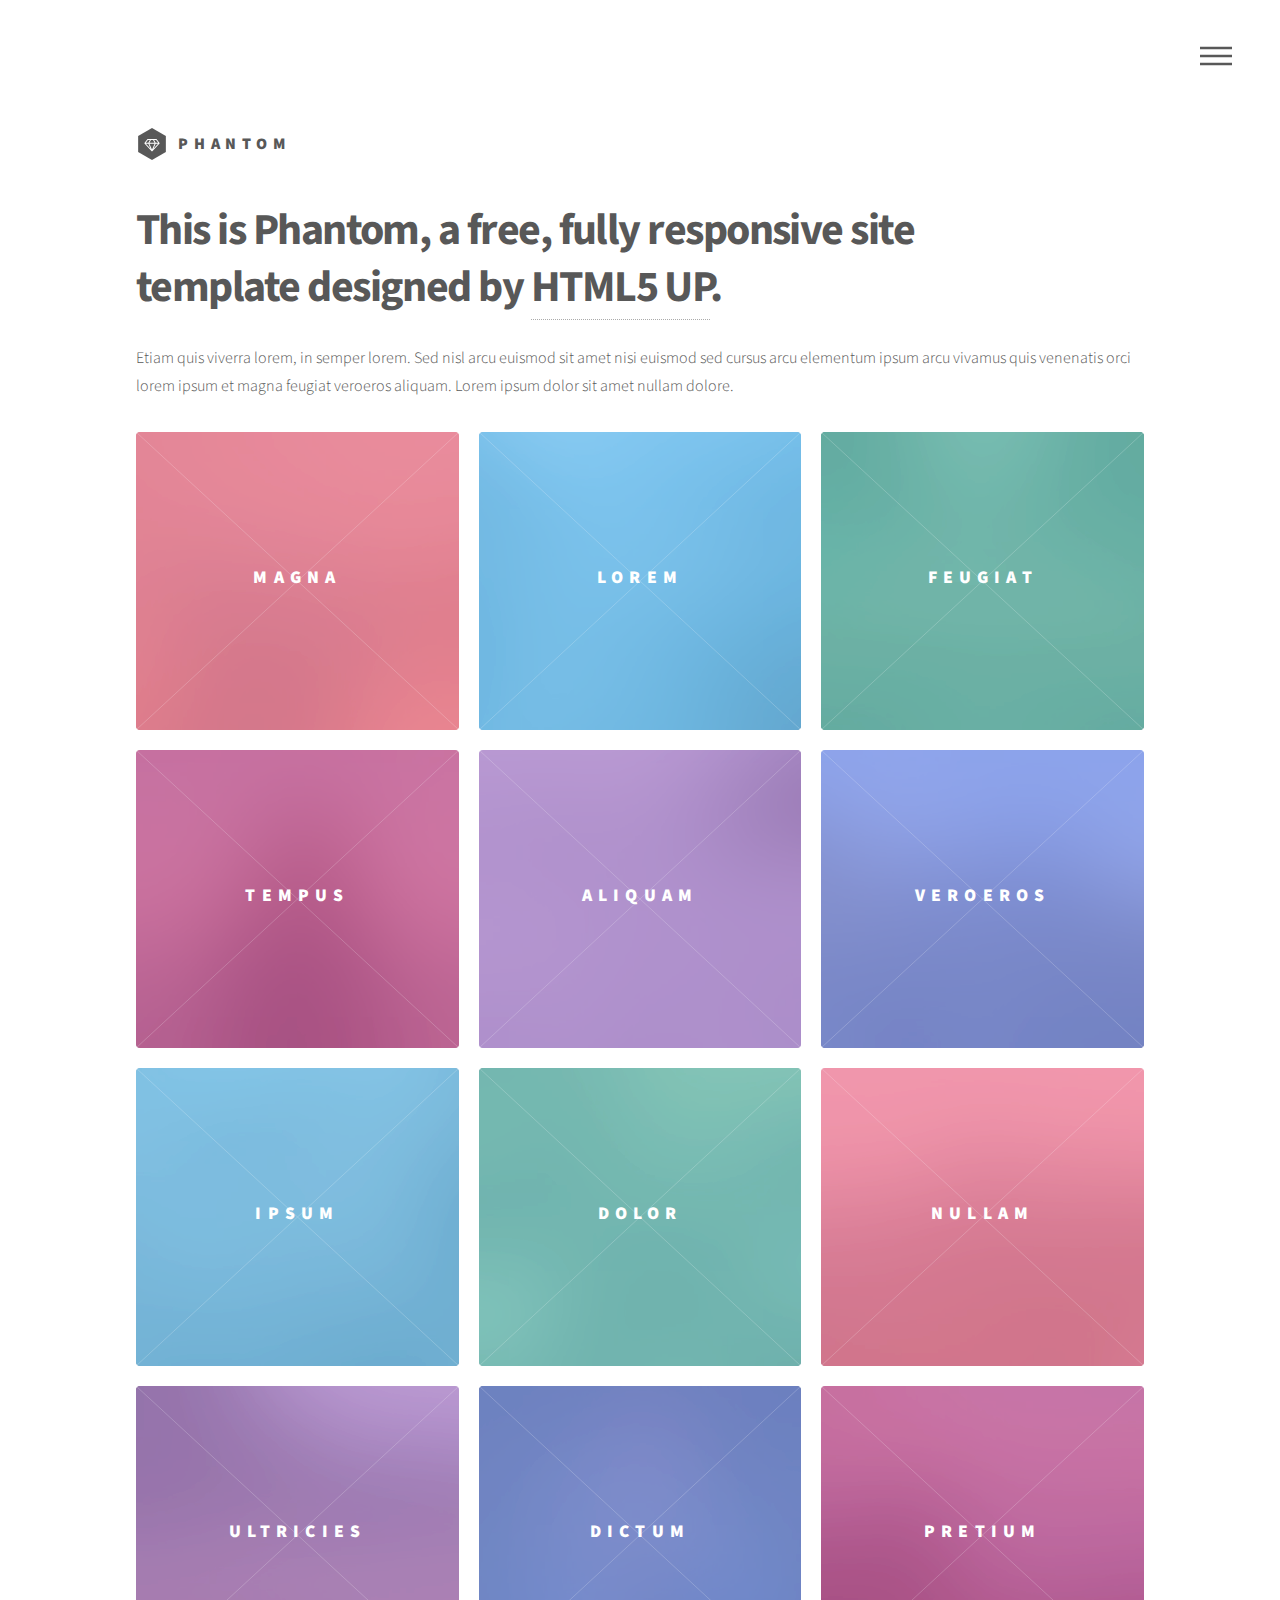
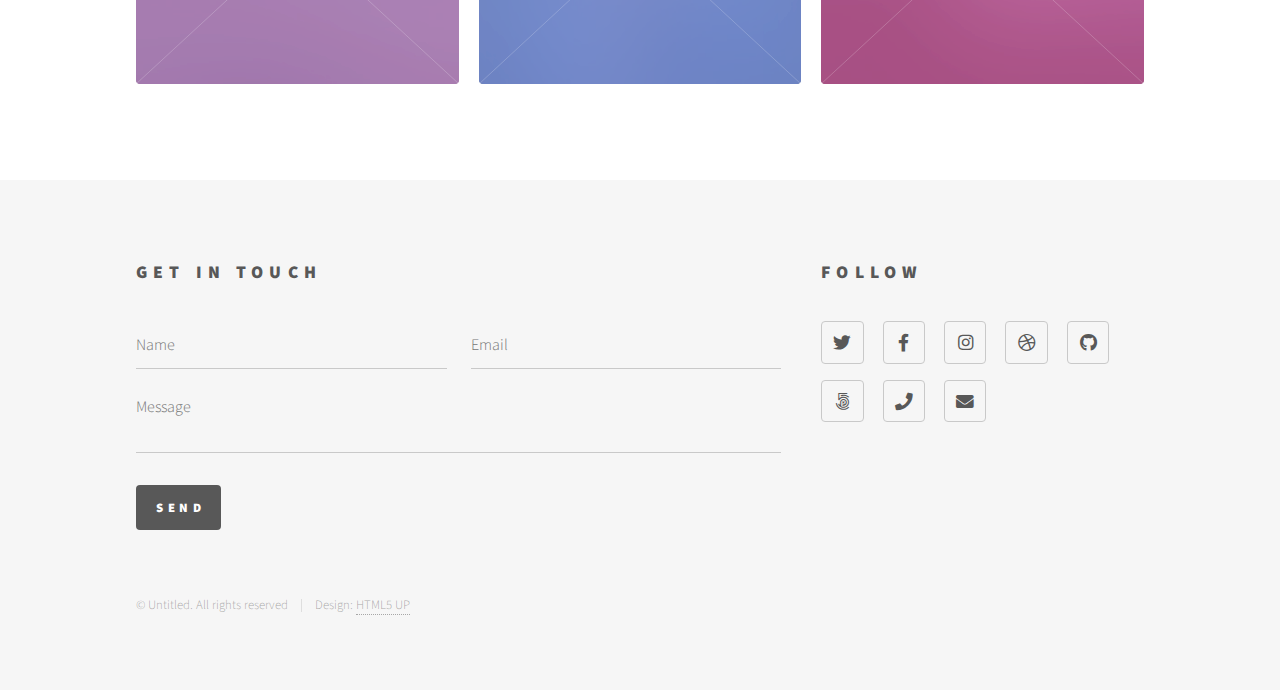
==== index.html @ 1a6b2e4f "Initial commit" ====
<!DOCTYPE HTML>
<!--
	Phantom by HTML5 UP
	html5up.net | @ajlkn
	Free for personal and commercial use under the CCA 3.0 license (html5up.net/license)
-->
<html>
	<head>
		<title>Phantom by HTML5 UP</title>
		<meta charset="utf-8" />
		<meta name="viewport" content="width=device-width, initial-scale=1, user-scalable=no" />
		<link rel="stylesheet" href="assets/css/main.css" />
		<noscript><link rel="stylesheet" href="assets/css/noscript.css" /></noscript>
	</head>
	<body class="is-preload">
		<!-- Wrapper -->
			<div id="wrapper">

				<!-- Header -->
					<header id="header">
						<div class="inner">

							<!-- Logo -->
								<a href="index.html" class="logo">
									<span class="symbol"><img src="images/logo.svg" alt="" /></span><span class="title">Phantom</span>
								</a>

							<!-- Nav -->
								<nav>
									<ul>
										<li><a href="#menu">Menu</a></li>
									</ul>
								</nav>

						</div>
					</header>

				<!-- Menu -->
					<nav id="menu">
						<h2>Menu</h2>
						<ul>
							<li><a href="index.html">Home</a></li>
							<li><a href="generic.html">Ipsum veroeros</a></li>
							<li><a href="generic.html">Tempus etiam</a></li>
							<li><a href="generic.html">Consequat dolor</a></li>
							<li><a href="elements.html">Elements</a></li>
						</ul>
					</nav>

				<!-- Main -->
					<div id="main">
						<div class="inner">
							<header>
								<h1>This is Phantom, a free, fully responsive site<br />
								template designed by <a href="http://html5up.net">HTML5 UP</a>.</h1>
								<p>Etiam quis viverra lorem, in semper lorem. Sed nisl arcu euismod sit amet nisi euismod sed cursus arcu elementum ipsum arcu vivamus quis venenatis orci lorem ipsum et magna feugiat veroeros aliquam. Lorem ipsum dolor sit amet nullam dolore.</p>
							</header>
							<section class="tiles">
								<article class="style1">
									<span class="image">
										<img src="images/pic01.jpg" alt="" />
									</span>
									<a href="generic.html">
										<h2>Magna</h2>
										<div class="content">
											<p>Sed nisl arcu euismod sit amet nisi lorem etiam dolor veroeros et feugiat.</p>
										</div>
									</a>
								</article>
								<article class="style2">
									<span class="image">
										<img src="images/pic02.jpg" alt="" />
									</span>
									<a href="generic.html">
										<h2>Lorem</h2>
										<div class="content">
											<p>Sed nisl arcu euismod sit amet nisi lorem etiam dolor veroeros et feugiat.</p>
										</div>
									</a>
								</article>
								<article class="style3">
									<span class="image">
										<img src="images/pic03.jpg" alt="" />
									</span>
									<a href="generic.html">
										<h2>Feugiat</h2>
										<div class="content">
											<p>Sed nisl arcu euismod sit amet nisi lorem etiam dolor veroeros et feugiat.</p>
										</div>
									</a>
								</article>
								<article class="style4">
									<span class="image">
										<img src="images/pic04.jpg" alt="" />
									</span>
									<a href="generic.html">
										<h2>Tempus</h2>
										<div class="content">
											<p>Sed nisl arcu euismod sit amet nisi lorem etiam dolor veroeros et feugiat.</p>
										</div>
									</a>
								</article>
								<article class="style5">
									<span class="image">
										<img src="images/pic05.jpg" alt="" />
									</span>
									<a href="generic.html">
										<h2>Aliquam</h2>
										<div class="content">
											<p>Sed nisl arcu euismod sit amet nisi lorem etiam dolor veroeros et feugiat.</p>
										</div>
									</a>
								</article>
								<article class="style6">
									<span class="image">
										<img src="images/pic06.jpg" alt="" />
									</span>
									<a href="generic.html">
										<h2>Veroeros</h2>
										<div class="content">
											<p>Sed nisl arcu euismod sit amet nisi lorem etiam dolor veroeros et feugiat.</p>
										</div>
									</a>
								</article>
								<article class="style2">
									<span class="image">
										<img src="images/pic07.jpg" alt="" />
									</span>
									<a href="generic.html">
										<h2>Ipsum</h2>
										<div class="content">
											<p>Sed nisl arcu euismod sit amet nisi lorem etiam dolor veroeros et feugiat.</p>
										</div>
									</a>
								</article>
								<article class="style3">
									<span class="image">
										<img src="images/pic08.jpg" alt="" />
									</span>
									<a href="generic.html">
										<h2>Dolor</h2>
										<div class="content">
											<p>Sed nisl arcu euismod sit amet nisi lorem etiam dolor veroeros et feugiat.</p>
										</div>
									</a>
								</article>
								<article class="style1">
									<span class="image">
										<img src="images/pic09.jpg" alt="" />
									</span>
									<a href="generic.html">
										<h2>Nullam</h2>
										<div class="content">
											<p>Sed nisl arcu euismod sit amet nisi lorem etiam dolor veroeros et feugiat.</p>
										</div>
									</a>
								</article>
								<article class="style5">
									<span class="image">
										<img src="images/pic10.jpg" alt="" />
									</span>
									<a href="generic.html">
										<h2>Ultricies</h2>
										<div class="content">
											<p>Sed nisl arcu euismod sit amet nisi lorem etiam dolor veroeros et feugiat.</p>
										</div>
									</a>
								</article>
								<article class="style6">
									<span class="image">
										<img src="images/pic11.jpg" alt="" />
									</span>
									<a href="generic.html">
										<h2>Dictum</h2>
										<div class="content">
											<p>Sed nisl arcu euismod sit amet nisi lorem etiam dolor veroeros et feugiat.</p>
										</div>
									</a>
								</article>
								<article class="style4">
									<span class="image">
										<img src="images/pic12.jpg" alt="" />
									</span>
									<a href="generic.html">
										<h2>Pretium</h2>
										<div class="content">
											<p>Sed nisl arcu euismod sit amet nisi lorem etiam dolor veroeros et feugiat.</p>
										</div>
									</a>
								</article>
							</section>
						</div>
					</div>

				<!-- Footer -->
					<footer id="footer">
						<div class="inner">
							<section>
								<h2>Get in touch</h2>
								<form method="post" action="#">
									<div class="fields">
										<div class="field half">
											<input type="text" name="name" id="name" placeholder="Name" />
										</div>
										<div class="field half">
											<input type="email" name="email" id="email" placeholder="Email" />
										</div>
										<div class="field">
											<textarea name="message" id="message" placeholder="Message"></textarea>
										</div>
									</div>
									<ul class="actions">
										<li><input type="submit" value="Send" class="primary" /></li>
									</ul>
								</form>
							</section>
							<section>
								<h2>Follow</h2>
								<ul class="icons">
									<li><a href="#" class="icon brands style2 fa-twitter"><span class="label">Twitter</span></a></li>
									<li><a href="#" class="icon brands style2 fa-facebook-f"><span class="label">Facebook</span></a></li>
									<li><a href="#" class="icon brands style2 fa-instagram"><span class="label">Instagram</span></a></li>
									<li><a href="#" class="icon brands style2 fa-dribbble"><span class="label">Dribbble</span></a></li>
									<li><a href="#" class="icon brands style2 fa-github"><span class="label">GitHub</span></a></li>
									<li><a href="#" class="icon brands style2 fa-500px"><span class="label">500px</span></a></li>
									<li><a href="#" class="icon solid style2 fa-phone"><span class="label">Phone</span></a></li>
									<li><a href="#" class="icon solid style2 fa-envelope"><span class="label">Email</span></a></li>
								</ul>
							</section>
							<ul class="copyright">
								<li>&copy; Untitled. All rights reserved</li><li>Design: <a href="http://html5up.net">HTML5 UP</a></li>
							</ul>
						</div>
					</footer>

			</div>

		<!-- Scripts -->
			<script src="assets/js/jquery.min.js"></script>
			<script src="assets/js/browser.min.js"></script>
			<script src="assets/js/breakpoints.min.js"></script>
			<script src="assets/js/util.js"></script>
			<script src="assets/js/main.js"></script>

	</body>
</html>
---- assets/css/main.css ----
@import url(fontawesome-all.min.css);
@import url("https://fonts.googleapis.com/css?family=Source+Sans+Pro:300,700,900");

/*
	Phantom by HTML5 UP
	html5up.net | @ajlkn
	Free for personal and commercial use under the CCA 3.0 license (html5up.net/license)
*/

html, body, div, span, applet, object,
iframe, h1, h2, h3, h4, h5, h6, p, blockquote,
pre, a, abbr, acronym, address, big, cite,
code, del, dfn, em, img, ins, kbd, q, s, samp,
small, strike, strong, sub, sup, tt, var, b,
u, i, center, dl, dt, dd, ol, ul, li, fieldset,
form, label, legend, table, caption, tbody,
tfoot, thead, tr, th, td, article, aside,
canvas, details, embed, figure, figcaption,
footer, header, hgroup, menu, nav, output, ruby,
section, summary, time, mark, audio, video {
	margin: 0;
	padding: 0;
	border: 0;
	font-size: 100%;
	font: inherit;
	vertical-align: baseline;}

article, aside, details, figcaption, figure,
footer, header, hgroup, menu, nav, section {
	display: block;}

body {
	line-height: 1;
}

ol, ul {
	list-style: none;
}

blockquote, q {
	quotes: none;
}

	blockquote:before, blockquote:after, q:before, q:after {
		content: '';
		content: none;
	}

table {
	border-collapse: collapse;
	border-spacing: 0;
}

body {
	-webkit-text-size-adjust: none;
}

mark {
	background-color: transparent;
	color: inherit;
}

input::-moz-focus-inner {
	border: 0;
	padding: 0;
}

input, select, textarea {
	-moz-appearance: none;
	-webkit-appearance: none;
	-ms-appearance: none;
	appearance: none;
}

/* Basic */

	@-ms-viewport {
		width: device-width;
	}

	body {
		-ms-overflow-style: scrollbar;
	}

	@media screen and (max-width: 480px) {

		html, body {
			min-width: 320px;
		}

	}

	html {
		box-sizing: border-box;
	}

	*, *:before, *:after {
		box-sizing: inherit;
	}

	body {
		background: #ffffff;
	}

		body.is-preload *, body.is-preload *:before, body.is-preload *:after {
			-moz-animation: none !important;
			-webkit-animation: none !important;
			-ms-animation: none !important;
			animation: none !important;
			-moz-transition: none !important;
			-webkit-transition: none !important;
			-ms-transition: none !important;
			transition: none !important;
		}

/* Type */

	body, input, select, textarea {
		color: #585858;
		font-family: "Source Sans Pro", Helvetica, sans-serif;
		font-size: 16pt;
		font-weight: 300;
		line-height: 1.75;
	}

		@media screen and (max-width: 1680px) {

			body, input, select, textarea {
				font-size: 14pt;
			}

		}

		@media screen and (max-width: 1280px) {

			body, input, select, textarea {
				font-size: 12pt;
			}

		}

	a {
		-moz-transition: border-bottom-color 0.2s ease, color 0.2s ease;
		-webkit-transition: border-bottom-color 0.2s ease, color 0.2s ease;
		-ms-transition: border-bottom-color 0.2s ease, color 0.2s ease;
		transition: border-bottom-color 0.2s ease, color 0.2s ease;
		text-decoration: none;
		color: #585858;
		border-bottom: dotted 1px rgba(88, 88, 88, 0.5);
	}

		a:hover {
			border-bottom-color: transparent;
			color: #f2849e !important;
		}

	strong, b {
		font-weight: 900;
	}

	em, i {
		font-style: italic;
	}

	p {
		margin: 0 0 2em 0;
	}

	h1 {
		font-size: 2.75em;
		font-weight: 700;
		line-height: 1.3;
		margin: 0 0 1em 0;
		letter-spacing: -0.035em;
	}

		h1 a {
			color: inherit;
		}

		@media screen and (max-width: 736px) {

			h1 {
				font-size: 2em;
				margin: 0 0 1em 0;
			}

		}

		@media screen and (max-width: 360px) {

			h1 {
				font-size: 1.75em;
			}

		}

	h2, h3, h4, h5, h6 {
		font-weight: 900;
		line-height: 1.5;
		margin: 0 0 2em 0;
		text-transform: uppercase;
		letter-spacing: 0.35em;
	}

		h2 a, h3 a, h4 a, h5 a, h6 a {
			color: inherit;
		}

	h2 {
		font-size: 1.1em;
	}

	h3 {
		font-size: 1em;
	}

	h4 {
		font-size: 0.8em;
	}

	h5 {
		font-size: 0.8em;
	}

	h6 {
		font-size: 0.8em;
	}

	@media screen and (max-width: 980px) {

		h1 br, h2 br, h3 br, h4 br, h5 br, h6 br {
			display: none;
		}

	}

	@media screen and (max-width: 736px) {

		h2 {
			font-size: 1em;
		}

		h3 {
			font-size: 0.8em;
		}

	}

	sub {
		font-size: 0.8em;
		position: relative;
		top: 0.5em;
	}

	sup {
		font-size: 0.8em;
		position: relative;
		top: -0.5em;
	}

	blockquote {
		border-left: solid 4px #c9c9c9;
		font-style: italic;
		margin: 0 0 2em 0;
		padding: 0.5em 0 0.5em 2em;
	}

	code {
		background: rgba(144, 144, 144, 0.075);
		border-radius: 4px;
		border: solid 1px #c9c9c9;
		font-family: "Courier New", monospace;
		font-size: 0.9em;
		margin: 0 0.25em;
		padding: 0.25em 0.65em;
	}

	pre {
		-webkit-overflow-scrolling: touch;
		font-family: "Courier New", monospace;
		font-size: 0.9em;
		margin: 0 0 2em 0;
	}

		pre code {
			display: block;
			line-height: 1.75;
			padding: 1em 1.5em;
			overflow-x: auto;
		}

	hr {
		border: 0;
		border-bottom: solid 1px #c9c9c9;
		margin: 2em 0;
	}

		hr.major {
			margin: 3em 0;
		}

	.align-left {
		text-align: left;
	}

	.align-center {
		text-align: center;
	}

	.align-right {
		text-align: right;
	}

/* Row */

	.row {
		display: flex;
		flex-wrap: wrap;
		box-sizing: border-box;
		align-items: stretch;
	}

		.row > * {
			box-sizing: border-box;
		}

		.row.gtr-uniform > * > :last-child {
			margin-bottom: 0;
		}

		.row.aln-left {
			justify-content: flex-start;
		}

		.row.aln-center {
			justify-content: center;
		}

		.row.aln-right {
			justify-content: flex-end;
		}

		.row.aln-top {
			align-items: flex-start;
		}

		.row.aln-middle {
			align-items: center;
		}

		.row.aln-bottom {
			align-items: flex-end;
		}

		.row > .imp {
			order: -1;
		}

		.row > .col-1 {
			width: 8.33333%;
		}

		.row > .off-1 {
			margin-left: 8.33333%;
		}

		.row > .col-2 {
			width: 16.66667%;
		}

		.row > .off-2 {
			margin-left: 16.66667%;
		}

		.row > .col-3 {
			width: 25%;
		}

		.row > .off-3 {
			margin-left: 25%;
		}

		.row > .col-4 {
			width: 33.33333%;
		}

		.row > .off-4 {
			margin-left: 33.33333%;
		}

		.row > .col-5 {
			width: 41.66667%;
		}

		.row > .off-5 {
			margin-left: 41.66667%;
		}

		.row > .col-6 {
			width: 50%;
		}

		.row > .off-6 {
			margin-left: 50%;
		}

		.row > .col-7 {
			width: 58.33333%;
		}

		.row > .off-7 {
			margin-left: 58.33333%;
		}

		.row > .col-8 {
			width: 66.66667%;
		}

		.row > .off-8 {
			margin-left: 66.66667%;
		}

		.row > .col-9 {
			width: 75%;
		}

		.row > .off-9 {
			margin-left: 75%;
		}

		.row > .col-10 {
			width: 83.33333%;
		}

		.row > .off-10 {
			margin-left: 83.33333%;
		}

		.row > .col-11 {
			width: 91.66667%;
		}

		.row > .off-11 {
			margin-left: 91.66667%;
		}

		.row > .col-12 {
			width: 100%;
		}

		.row > .off-12 {
			margin-left: 100%;
		}

		.row.gtr-0 {
			margin-top: 0;
			margin-left: 0em;
		}

			.row.gtr-0 > * {
				padding: 0 0 0 0em;
			}

			.row.gtr-0.gtr-uniform {
				margin-top: 0em;
			}

				.row.gtr-0.gtr-uniform > * {
					padding-top: 0em;
				}

		.row.gtr-25 {
			margin-top: 0;
			margin-left: -0.5em;
		}

			.row.gtr-25 > * {
				padding: 0 0 0 0.5em;
			}

			.row.gtr-25.gtr-uniform {
				margin-top: -0.5em;
			}

				.row.gtr-25.gtr-uniform > * {
					padding-top: 0.5em;
				}

		.row.gtr-50 {
			margin-top: 0;
			margin-left: -1em;
		}

			.row.gtr-50 > * {
				padding: 0 0 0 1em;
			}

			.row.gtr-50.gtr-uniform {
				margin-top: -1em;
			}

				.row.gtr-50.gtr-uniform > * {
					padding-top: 1em;
				}

		.row {
			margin-top: 0;
			margin-left: -2em;
		}

			.row > * {
				padding: 0 0 0 2em;
			}

			.row.gtr-uniform {
				margin-top: -2em;
			}

				.row.gtr-uniform > * {
					padding-top: 2em;
				}

		.row.gtr-150 {
			margin-top: 0;
			margin-left: -3em;
		}

			.row.gtr-150 > * {
				padding: 0 0 0 3em;
			}

			.row.gtr-150.gtr-uniform {
				margin-top: -3em;
			}

				.row.gtr-150.gtr-uniform > * {
					padding-top: 3em;
				}

		.row.gtr-200 {
			margin-top: 0;
			margin-left: -4em;
		}

			.row.gtr-200 > * {
				padding: 0 0 0 4em;
			}

			.row.gtr-200.gtr-uniform {
				margin-top: -4em;
			}

				.row.gtr-200.gtr-uniform > * {
					padding-top: 4em;
				}

		@media screen and (max-width: 1680px) {

			.row {
				display: flex;
				flex-wrap: wrap;
				box-sizing: border-box;
				align-items: stretch;
			}

				.row > * {
					box-sizing: border-box;
				}

				.row.gtr-uniform > * > :last-child {
					margin-bottom: 0;
				}

				.row.aln-left {
					justify-content: flex-start;
				}

				.row.aln-center {
					justify-content: center;
				}

				.row.aln-right {
					justify-content: flex-end;
				}

				.row.aln-top {
					align-items: flex-start;
				}

				.row.aln-middle {
					align-items: center;
				}

				.row.aln-bottom {
					align-items: flex-end;
				}

				.row > .imp-xlarge {
					order: -1;
				}

				.row > .col-1-xlarge {
					width: 8.33333%;
				}

				.row > .off-1-xlarge {
					margin-left: 8.33333%;
				}

				.row > .col-2-xlarge {
					width: 16.66667%;
				}

				.row > .off-2-xlarge {
					margin-left: 16.66667%;
				}

				.row > .col-3-xlarge {
					width: 25%;
				}

				.row > .off-3-xlarge {
					margin-left: 25%;
				}

				.row > .col-4-xlarge {
					width: 33.33333%;
				}

				.row > .off-4-xlarge {
					margin-left: 33.33333%;
				}

				.row > .col-5-xlarge {
					width: 41.66667%;
				}

				.row > .off-5-xlarge {
					margin-left: 41.66667%;
				}

				.row > .col-6-xlarge {
					width: 50%;
				}

				.row > .off-6-xlarge {
					margin-left: 50%;
				}

				.row > .col-7-xlarge {
					width: 58.33333%;
				}

				.row > .off-7-xlarge {
					margin-left: 58.33333%;
				}

				.row > .col-8-xlarge {
					width: 66.66667%;
				}

				.row > .off-8-xlarge {
					margin-left: 66.66667%;
				}

				.row > .col-9-xlarge {
					width: 75%;
				}

				.row > .off-9-xlarge {
					margin-left: 75%;
				}

				.row > .col-10-xlarge {
					width: 83.33333%;
				}

				.row > .off-10-xlarge {
					margin-left: 83.33333%;
				}

				.row > .col-11-xlarge {
					width: 91.66667%;
				}

				.row > .off-11-xlarge {
					margin-left: 91.66667%;
				}

				.row > .col-12-xlarge {
					width: 100%;
				}

				.row > .off-12-xlarge {
					margin-left: 100%;
				}

				.row.gtr-0 {
					margin-top: 0;
					margin-left: 0em;
				}

					.row.gtr-0 > * {
						padding: 0 0 0 0em;
					}

					.row.gtr-0.gtr-uniform {
						margin-top: 0em;
					}

						.row.gtr-0.gtr-uniform > * {
							padding-top: 0em;
						}

				.row.gtr-25 {
					margin-top: 0;
					margin-left: -0.5em;
				}

					.row.gtr-25 > * {
						padding: 0 0 0 0.5em;
					}

					.row.gtr-25.gtr-uniform {
						margin-top: -0.5em;
					}

						.row.gtr-25.gtr-uniform > * {
							padding-top: 0.5em;
						}

				.row.gtr-50 {
					margin-top: 0;
					margin-left: -1em;
				}

					.row.gtr-50 > * {
						padding: 0 0 0 1em;
					}

					.row.gtr-50.gtr-uniform {
						margin-top: -1em;
					}

						.row.gtr-50.gtr-uniform > * {
							padding-top: 1em;
						}

				.row {
					margin-top: 0;
					margin-left: -2em;
				}

					.row > * {
						padding: 0 0 0 2em;
					}

					.row.gtr-uniform {
						margin-top: -2em;
					}

						.row.gtr-uniform > * {
							padding-top: 2em;
						}

				.row.gtr-150 {
					margin-top: 0;
					margin-left: -3em;
				}

					.row.gtr-150 > * {
						padding: 0 0 0 3em;
					}

					.row.gtr-150.gtr-uniform {
						margin-top: -3em;
					}

						.row.gtr-150.gtr-uniform > * {
							padding-top: 3em;
						}

				.row.gtr-200 {
					margin-top: 0;
					margin-left: -4em;
				}

					.row.gtr-200 > * {
						padding: 0 0 0 4em;
					}

					.row.gtr-200.gtr-uniform {
						margin-top: -4em;
					}

						.row.gtr-200.gtr-uniform > * {
							padding-top: 4em;
						}

		}

		@media screen and (max-width: 1280px) {

			.row {
				display: flex;
				flex-wrap: wrap;
				box-sizing: border-box;
				align-items: stretch;
			}

				.row > * {
					box-sizing: border-box;
				}

				.row.gtr-uniform > * > :last-child {
					margin-bottom: 0;
				}

				.row.aln-left {
					justify-content: flex-start;
				}

				.row.aln-center {
					justify-content: center;
				}

				.row.aln-right {
					justify-content: flex-end;
				}

				.row.aln-top {
					align-items: flex-start;
				}

				.row.aln-middle {
					align-items: center;
				}

				.row.aln-bottom {
					align-items: flex-end;
				}

				.row > .imp-large {
					order: -1;
				}

				.row > .col-1-large {
					width: 8.33333%;
				}

				.row > .off-1-large {
					margin-left: 8.33333%;
				}

				.row > .col-2-large {
					width: 16.66667%;
				}

				.row > .off-2-large {
					margin-left: 16.66667%;
				}

				.row > .col-3-large {
					width: 25%;
				}

				.row > .off-3-large {
					margin-left: 25%;
				}

				.row > .col-4-large {
					width: 33.33333%;
				}

				.row > .off-4-large {
					margin-left: 33.33333%;
				}

				.row > .col-5-large {
					width: 41.66667%;
				}

				.row > .off-5-large {
					margin-left: 41.66667%;
				}

				.row > .col-6-large {
					width: 50%;
				}

				.row > .off-6-large {
					margin-left: 50%;
				}

				.row > .col-7-large {
					width: 58.33333%;
				}

				.row > .off-7-large {
					margin-left: 58.33333%;
				}

				.row > .col-8-large {
					width: 66.66667%;
				}

				.row > .off-8-large {
					margin-left: 66.66667%;
				}

				.row > .col-9-large {
					width: 75%;
				}

				.row > .off-9-large {
					margin-left: 75%;
				}

				.row > .col-10-large {
					width: 83.33333%;
				}

				.row > .off-10-large {
					margin-left: 83.33333%;
				}

				.row > .col-11-large {
					width: 91.66667%;
				}

				.row > .off-11-large {
					margin-left: 91.66667%;
				}

				.row > .col-12-large {
					width: 100%;
				}

				.row > .off-12-large {
					margin-left: 100%;
				}

				.row.gtr-0 {
					margin-top: 0;
					margin-left: 0em;
				}

					.row.gtr-0 > * {
						padding: 0 0 0 0em;
					}

					.row.gtr-0.gtr-uniform {
						margin-top: 0em;
					}

						.row.gtr-0.gtr-uniform > * {
							padding-top: 0em;
						}

				.row.gtr-25 {
					margin-top: 0;
					margin-left: -0.5em;
				}

					.row.gtr-25 > * {
						padding: 0 0 0 0.5em;
					}

					.row.gtr-25.gtr-uniform {
						margin-top: -0.5em;
					}

						.row.gtr-25.gtr-uniform > * {
							padding-top: 0.5em;
						}

				.row.gtr-50 {
					margin-top: 0;
					margin-left: -1em;
				}

					.row.gtr-50 > * {
						padding: 0 0 0 1em;
					}

					.row.gtr-50.gtr-uniform {
						margin-top: -1em;
					}

						.row.gtr-50.gtr-uniform > * {
							padding-top: 1em;
						}

				.row {
					margin-top: 0;
					margin-left: -2em;
				}

					.row > * {
						padding: 0 0 0 2em;
					}

					.row.gtr-uniform {
						margin-top: -2em;
					}

						.row.gtr-uniform > * {
							padding-top: 2em;
						}

				.row.gtr-150 {
					margin-top: 0;
					margin-left: -3em;
				}

					.row.gtr-150 > * {
						padding: 0 0 0 3em;
					}

					.row.gtr-150.gtr-uniform {
						margin-top: -3em;
					}

						.row.gtr-150.gtr-uniform > * {
							padding-top: 3em;
						}

				.row.gtr-200 {
					margin-top: 0;
					margin-left: -4em;
				}

					.row.gtr-200 > * {
						padding: 0 0 0 4em;
					}

					.row.gtr-200.gtr-uniform {
						margin-top: -4em;
					}

						.row.gtr-200.gtr-uniform > * {
							padding-top: 4em;
						}

		}

		@media screen and (max-width: 980px) {

			.row {
				display: flex;
				flex-wrap: wrap;
				box-sizing: border-box;
				align-items: stretch;
			}

				.row > * {
					box-sizing: border-box;
				}

				.row.gtr-uniform > * > :last-child {
					margin-bottom: 0;
				}

				.row.aln-left {
					justify-content: flex-start;
				}

				.row.aln-center {
					justify-content: center;
				}

				.row.aln-right {
					justify-content: flex-end;
				}

				.row.aln-top {
					align-items: flex-start;
				}

				.row.aln-middle {
					align-items: center;
				}

				.row.aln-bottom {
					align-items: flex-end;
				}

				.row > .imp-medium {
					order: -1;
				}

				.row > .col-1-medium {
					width: 8.33333%;
				}

				.row > .off-1-medium {
					margin-left: 8.33333%;
				}

				.row > .col-2-medium {
					width: 16.66667%;
				}

				.row > .off-2-medium {
					margin-left: 16.66667%;
				}

				.row > .col-3-medium {
					width: 25%;
				}

				.row > .off-3-medium {
					margin-left: 25%;
				}

				.row > .col-4-medium {
					width: 33.33333%;
				}

				.row > .off-4-medium {
					margin-left: 33.33333%;
				}

				.row > .col-5-medium {
					width: 41.66667%;
				}

				.row > .off-5-medium {
					margin-left: 41.66667%;
				}

				.row > .col-6-medium {
					width: 50%;
				}

				.row > .off-6-medium {
					margin-left: 50%;
				}

				.row > .col-7-medium {
					width: 58.33333%;
				}

				.row > .off-7-medium {
					margin-left: 58.33333%;
				}

				.row > .col-8-medium {
					width: 66.66667%;
				}

				.row > .off-8-medium {
					margin-left: 66.66667%;
				}

				.row > .col-9-medium {
					width: 75%;
				}

				.row > .off-9-medium {
					margin-left: 75%;
				}

				.row > .col-10-medium {
					width: 83.33333%;
				}

				.row > .off-10-medium {
					margin-left: 83.33333%;
				}

				.row > .col-11-medium {
					width: 91.66667%;
				}

				.row > .off-11-medium {
					margin-left: 91.66667%;
				}

				.row > .col-12-medium {
					width: 100%;
				}

				.row > .off-12-medium {
					margin-left: 100%;
				}

				.row.gtr-0 {
					margin-top: 0;
					margin-left: 0em;
				}

					.row.gtr-0 > * {
						padding: 0 0 0 0em;
					}

					.row.gtr-0.gtr-uniform {
						margin-top: 0em;
					}

						.row.gtr-0.gtr-uniform > * {
							padding-top: 0em;
						}

				.row.gtr-25 {
					margin-top: 0;
					margin-left: -0.375em;
				}

					.row.gtr-25 > * {
						padding: 0 0 0 0.375em;
					}

					.row.gtr-25.gtr-uniform {
						margin-top: -0.375em;
					}

						.row.gtr-25.gtr-uniform > * {
							padding-top: 0.375em;
						}

				.row.gtr-50 {
					margin-top: 0;
					margin-left: -0.75em;
				}

					.row.gtr-50 > * {
						padding: 0 0 0 0.75em;
					}

					.row.gtr-50.gtr-uniform {
						margin-top: -0.75em;
					}

						.row.gtr-50.gtr-uniform > * {
							padding-top: 0.75em;
						}

				.row {
					margin-top: 0;
					margin-left: -1.5em;
				}

					.row > * {
						padding: 0 0 0 1.5em;
					}

					.row.gtr-uniform {
						margin-top: -1.5em;
					}

						.row.gtr-uniform > * {
							padding-top: 1.5em;
						}

				.row.gtr-150 {
					margin-top: 0;
					margin-left: -2.25em;
				}

					.row.gtr-150 > * {
						padding: 0 0 0 2.25em;
					}

					.row.gtr-150.gtr-uniform {
						margin-top: -2.25em;
					}

						.row.gtr-150.gtr-uniform > * {
							padding-top: 2.25em;
						}

				.row.gtr-200 {
					margin-top: 0;
					margin-left: -3em;
				}

					.row.gtr-200 > * {
						padding: 0 0 0 3em;
					}

					.row.gtr-200.gtr-uniform {
						margin-top: -3em;
					}

						.row.gtr-200.gtr-uniform > * {
							padding-top: 3em;
						}

		}

		@media screen and (max-width: 736px) {

			.row {
				display: flex;
				flex-wrap: wrap;
				box-sizing: border-box;
				align-items: stretch;
			}

				.row > * {
					box-sizing: border-box;
				}

				.row.gtr-uniform > * > :last-child {
					margin-bottom: 0;
				}

				.row.aln-left {
					justify-content: flex-start;
				}

				.row.aln-center {
					justify-content: center;
				}

				.row.aln-right {
					justify-content: flex-end;
				}

				.row.aln-top {
					align-items: flex-start;
				}

				.row.aln-middle {
					align-items: center;
				}

				.row.aln-bottom {
					align-items: flex-end;
				}

				.row > .imp-small {
					order: -1;
				}

				.row > .col-1-small {
					width: 8.33333%;
				}

				.row > .off-1-small {
					margin-left: 8.33333%;
				}

				.row > .col-2-small {
					width: 16.66667%;
				}

				.row > .off-2-small {
					margin-left: 16.66667%;
				}

				.row > .col-3-small {
					width: 25%;
				}

				.row > .off-3-small {
					margin-left: 25%;
				}

				.row > .col-4-small {
					width: 33.33333%;
				}

				.row > .off-4-small {
					margin-left: 33.33333%;
				}

				.row > .col-5-small {
					width: 41.66667%;
				}

				.row > .off-5-small {
					margin-left: 41.66667%;
				}

				.row > .col-6-small {
					width: 50%;
				}

				.row > .off-6-small {
					margin-left: 50%;
				}

				.row > .col-7-small {
					width: 58.33333%;
				}

				.row > .off-7-small {
					margin-left: 58.33333%;
				}

				.row > .col-8-small {
					width: 66.66667%;
				}

				.row > .off-8-small {
					margin-left: 66.66667%;
				}

				.row > .col-9-small {
					width: 75%;
				}

				.row > .off-9-small {
					margin-left: 75%;
				}

				.row > .col-10-small {
					width: 83.33333%;
				}

				.row > .off-10-small {
					margin-left: 83.33333%;
				}

				.row > .col-11-small {
					width: 91.66667%;
				}

				.row > .off-11-small {
					margin-left: 91.66667%;
				}

				.row > .col-12-small {
					width: 100%;
				}

				.row > .off-12-small {
					margin-left: 100%;
				}

				.row.gtr-0 {
					margin-top: 0;
					margin-left: 0em;
				}

					.row.gtr-0 > * {
						padding: 0 0 0 0em;
					}

					.row.gtr-0.gtr-uniform {
						margin-top: 0em;
					}

						.row.gtr-0.gtr-uniform > * {
							padding-top: 0em;
						}

				.row.gtr-25 {
					margin-top: 0;
					margin-left: -0.25em;
				}

					.row.gtr-25 > * {
						padding: 0 0 0 0.25em;
					}

					.row.gtr-25.gtr-uniform {
						margin-top: -0.25em;
					}

						.row.gtr-25.gtr-uniform > * {
							padding-top: 0.25em;
						}

				.row.gtr-50 {
					margin-top: 0;
					margin-left: -0.5em;
				}

					.row.gtr-50 > * {
						padding: 0 0 0 0.5em;
					}

					.row.gtr-50.gtr-uniform {
						margin-top: -0.5em;
					}

						.row.gtr-50.gtr-uniform > * {
							padding-top: 0.5em;
						}

				.row {
					margin-top: 0;
					margin-left: -1em;
				}

					.row > * {
						padding: 0 0 0 1em;
					}

					.row.gtr-uniform {
						margin-top: -1em;
					}

						.row.gtr-uniform > * {
							padding-top: 1em;
						}

				.row.gtr-150 {
					margin-top: 0;
					margin-left: -1.5em;
				}

					.row.gtr-150 > * {
						padding: 0 0 0 1.5em;
					}

					.row.gtr-150.gtr-uniform {
						margin-top: -1.5em;
					}

						.row.gtr-150.gtr-uniform > * {
							padding-top: 1.5em;
						}

				.row.gtr-200 {
					margin-top: 0;
					margin-left: -2em;
				}

					.row.gtr-200 > * {
						padding: 0 0 0 2em;
					}

					.row.gtr-200.gtr-uniform {
						margin-top: -2em;
					}

						.row.gtr-200.gtr-uniform > * {
							padding-top: 2em;
						}

		}

		@media screen and (max-width: 480px) {

			.row {
				display: flex;
				flex-wrap: wrap;
				box-sizing: border-box;
				align-items: stretch;
			}

				.row > * {
					box-sizing: border-box;
				}

				.row.gtr-uniform > * > :last-child {
					margin-bottom: 0;
				}

				.row.aln-left {
					justify-content: flex-start;
				}

				.row.aln-center {
					justify-content: center;
				}

				.row.aln-right {
					justify-content: flex-end;
				}

				.row.aln-top {
					align-items: flex-start;
				}

				.row.aln-middle {
					align-items: center;
				}

				.row.aln-bottom {
					align-items: flex-end;
				}

				.row > .imp-xsmall {
					order: -1;
				}

				.row > .col-1-xsmall {
					width: 8.33333%;
				}

				.row > .off-1-xsmall {
					margin-left: 8.33333%;
				}

				.row > .col-2-xsmall {
					width: 16.66667%;
				}

				.row > .off-2-xsmall {
					margin-left: 16.66667%;
				}

				.row > .col-3-xsmall {
					width: 25%;
				}

				.row > .off-3-xsmall {
					margin-left: 25%;
				}

				.row > .col-4-xsmall {
					width: 33.33333%;
				}

				.row > .off-4-xsmall {
					margin-left: 33.33333%;
				}

				.row > .col-5-xsmall {
					width: 41.66667%;
				}

				.row > .off-5-xsmall {
					margin-left: 41.66667%;
				}

				.row > .col-6-xsmall {
					width: 50%;
				}

				.row > .off-6-xsmall {
					margin-left: 50%;
				}

				.row > .col-7-xsmall {
					width: 58.33333%;
				}

				.row > .off-7-xsmall {
					margin-left: 58.33333%;
				}

				.row > .col-8-xsmall {
					width: 66.66667%;
				}

				.row > .off-8-xsmall {
					margin-left: 66.66667%;
				}

				.row > .col-9-xsmall {
					width: 75%;
				}

				.row > .off-9-xsmall {
					margin-left: 75%;
				}

				.row > .col-10-xsmall {
					width: 83.33333%;
				}

				.row > .off-10-xsmall {
					margin-left: 83.33333%;
				}

				.row > .col-11-xsmall {
					width: 91.66667%;
				}

				.row > .off-11-xsmall {
					margin-left: 91.66667%;
				}

				.row > .col-12-xsmall {
					width: 100%;
				}

				.row > .off-12-xsmall {
					margin-left: 100%;
				}

				.row.gtr-0 {
					margin-top: 0;
					margin-left: 0em;
				}

					.row.gtr-0 > * {
						padding: 0 0 0 0em;
					}

					.row.gtr-0.gtr-uniform {
						margin-top: 0em;
					}

						.row.gtr-0.gtr-uniform > * {
							padding-top: 0em;
						}

				.row.gtr-25 {
					margin-top: 0;
					margin-left: -0.25em;
				}

					.row.gtr-25 > * {
						padding: 0 0 0 0.25em;
					}

					.row.gtr-25.gtr-uniform {
						margin-top: -0.25em;
					}

						.row.gtr-25.gtr-uniform > * {
							padding-top: 0.25em;
						}

				.row.gtr-50 {
					margin-top: 0;
					margin-left: -0.5em;
				}

					.row.gtr-50 > * {
						padding: 0 0 0 0.5em;
					}

					.row.gtr-50.gtr-uniform {
						margin-top: -0.5em;
					}

						.row.gtr-50.gtr-uniform > * {
							padding-top: 0.5em;
						}

				.row {
					margin-top: 0;
					margin-left: -1em;
				}

					.row > * {
						padding: 0 0 0 1em;
					}

					.row.gtr-uniform {
						margin-top: -1em;
					}

						.row.gtr-uniform > * {
							padding-top: 1em;
						}

				.row.gtr-150 {
					margin-top: 0;
					margin-left: -1.5em;
				}

					.row.gtr-150 > * {
						padding: 0 0 0 1.5em;
					}

					.row.gtr-150.gtr-uniform {
						margin-top: -1.5em;
					}

						.row.gtr-150.gtr-uniform > * {
							padding-top: 1.5em;
						}

				.row.gtr-200 {
					margin-top: 0;
					margin-left: -2em;
				}

					.row.gtr-200 > * {
						padding: 0 0 0 2em;
					}

					.row.gtr-200.gtr-uniform {
						margin-top: -2em;
					}

						.row.gtr-200.gtr-uniform > * {
							padding-top: 2em;
						}

		}

/* Section/Article */

	section.special, article.special {
		text-align: center;
	}

	header p {
		margin-top: -1em;
	}

	@media screen and (max-width: 736px) {

		header p {
			margin-top: 0;
		}

	}

/* Icon */

	.icon {
		text-decoration: none;
		border-bottom: none;
		position: relative;
	}

		.icon:before {
			-moz-osx-font-smoothing: grayscale;
			-webkit-font-smoothing: antialiased;
			display: inline-block;
			font-style: normal;
			font-variant: normal;
			text-rendering: auto;
			line-height: 1;
			text-transform: none !important;
			font-family: 'Font Awesome 5 Free';
			font-weight: 400;
		}

		.icon > .label {
			display: none;
		}

		.icon:before {
			line-height: inherit;
		}

		.icon.solid:before {
			font-weight: 900;
		}

		.icon.brands:before {
			font-family: 'Font Awesome 5 Brands';
		}

		.icon.style2 {
			-moz-transition: background-color 0.2s ease-in-out, color 0.2s ease-in-out, border-color 0.2s ease-in-out;
			-webkit-transition: background-color 0.2s ease-in-out, color 0.2s ease-in-out, border-color 0.2s ease-in-out;
			-ms-transition: background-color 0.2s ease-in-out, color 0.2s ease-in-out, border-color 0.2s ease-in-out;
			transition: background-color 0.2s ease-in-out, color 0.2s ease-in-out, border-color 0.2s ease-in-out;
			background-color: transparent;
			border: solid 1px #c9c9c9;
			border-radius: 4px;
			width: 2.65em;
			height: 2.65em;
			display: inline-block;
			text-align: center;
			line-height: 2.65em;
			color: inherit;
		}

			.icon.style2:before {
				font-size: 1.1em;
			}

			.icon.style2:hover {
				color: #f2849e;
				border-color: #f2849e;
			}

			.icon.style2:active {
				background-color: rgba(242, 132, 158, 0.1);
			}

/* List */

	ol {
		list-style: decimal;
		margin: 0 0 2em 0;
		padding-left: 1.25em;
	}

		ol li {
			padding-left: 0.25em;
		}

	ul {
		list-style: disc;
		margin: 0 0 2em 0;
		padding-left: 1em;
	}

		ul li {
			padding-left: 0.5em;
		}

		ul.alt {
			list-style: none;
			padding-left: 0;
		}

			ul.alt li {
				border-top: solid 1px #c9c9c9;
				padding: 0.5em 0;
			}

				ul.alt li:first-child {
					border-top: 0;
					padding-top: 0;
				}

	dl {
		margin: 0 0 2em 0;
	}

		dl dt {
			display: block;
			font-weight: 900;
			margin: 0 0 1em 0;
		}

		dl dd {
			margin-left: 2em;
		}

/* Actions */

	ul.actions {
		display: -moz-flex;
		display: -webkit-flex;
		display: -ms-flex;
		display: flex;
		cursor: default;
		list-style: none;
		margin-left: -1em;
		padding-left: 0;
	}

		ul.actions li {
			padding: 0 0 0 1em;
			vertical-align: middle;
		}

		ul.actions.special {
			-moz-justify-content: center;
			-webkit-justify-content: center;
			-ms-justify-content: center;
			justify-content: center;
			width: 100%;
			margin-left: 0;
		}

			ul.actions.special li:first-child {
				padding-left: 0;
			}

		ul.actions.stacked {
			-moz-flex-direction: column;
			-webkit-flex-direction: column;
			-ms-flex-direction: column;
			flex-direction: column;
			margin-left: 0;
		}

			ul.actions.stacked li {
				padding: 1.3em 0 0 0;
			}

				ul.actions.stacked li:first-child {
					padding-top: 0;
				}

		ul.actions.fit {
			width: calc(100% + 1em);
		}

			ul.actions.fit li {
				-moz-flex-grow: 1;
				-webkit-flex-grow: 1;
				-ms-flex-grow: 1;
				flex-grow: 1;
				-moz-flex-shrink: 1;
				-webkit-flex-shrink: 1;
				-ms-flex-shrink: 1;
				flex-shrink: 1;
				width: 100%;
			}

				ul.actions.fit li > * {
					width: 100%;
				}

			ul.actions.fit.stacked {
				width: 100%;
			}

		@media screen and (max-width: 480px) {

			ul.actions:not(.fixed) {
				-moz-flex-direction: column;
				-webkit-flex-direction: column;
				-ms-flex-direction: column;
				flex-direction: column;
				margin-left: 0;
				width: 100% !important;
			}

				ul.actions:not(.fixed) li {
					-moz-flex-grow: 1;
					-webkit-flex-grow: 1;
					-ms-flex-grow: 1;
					flex-grow: 1;
					-moz-flex-shrink: 1;
					-webkit-flex-shrink: 1;
					-ms-flex-shrink: 1;
					flex-shrink: 1;
					padding: 1em 0 0 0;
					text-align: center;
					width: 100%;
				}

					ul.actions:not(.fixed) li > * {
						width: 100%;
					}

					ul.actions:not(.fixed) li:first-child {
						padding-top: 0;
					}

					ul.actions:not(.fixed) li input[type="submit"],
					ul.actions:not(.fixed) li input[type="reset"],
					ul.actions:not(.fixed) li input[type="button"],
					ul.actions:not(.fixed) li button,
					ul.actions:not(.fixed) li .button {
						width: 100%;
					}

						ul.actions:not(.fixed) li input[type="submit"].icon:before,
						ul.actions:not(.fixed) li input[type="reset"].icon:before,
						ul.actions:not(.fixed) li input[type="button"].icon:before,
						ul.actions:not(.fixed) li button.icon:before,
						ul.actions:not(.fixed) li .button.icon:before {
							margin-left: -0.5rem;
						}

		}

/* Icons */

	ul.icons {
		cursor: default;
		list-style: none;
		padding-left: 0;
		margin: -1em 0 2em -1em;
	}

		ul.icons li {
			display: inline-block;
			padding: 1em 0 0 1em;
		}

/* Form */

	form {
		margin: 0 0 2em 0;
		overflow-x: hidden;
	}

		form > :last-child {
			margin-bottom: 0;
		}

		form > .fields {
			display: -moz-flex;
			display: -webkit-flex;
			display: -ms-flex;
			display: flex;
			-moz-flex-wrap: wrap;
			-webkit-flex-wrap: wrap;
			-ms-flex-wrap: wrap;
			flex-wrap: wrap;
			width: calc(100% + 3em);
			margin: -1.5em 0 2em -1.5em;
		}

			form > .fields > .field {
				-moz-flex-grow: 0;
				-webkit-flex-grow: 0;
				-ms-flex-grow: 0;
				flex-grow: 0;
				-moz-flex-shrink: 0;
				-webkit-flex-shrink: 0;
				-ms-flex-shrink: 0;
				flex-shrink: 0;
				padding: 1.5em 0 0 1.5em;
				width: calc(100% - 1.5em);
			}

				form > .fields > .field.half {
					width: calc(50% - 0.75em);
				}

				form > .fields > .field.third {
					width: calc(100%/3 - 0.5em);
				}

				form > .fields > .field.quarter {
					width: calc(25% - 0.375em);
				}

		@media screen and (max-width: 480px) {

			form > .fields {
				width: calc(100% + 3em);
				margin: -1.5em 0 2em -1.5em;
			}

				form > .fields > .field {
					padding: 1.5em 0 0 1.5em;
					width: calc(100% - 1.5em);
				}

					form > .fields > .field.half {
						width: calc(100% - 1.5em);
					}

					form > .fields > .field.third {
						width: calc(100% - 1.5em);
					}

					form > .fields > .field.quarter {
						width: calc(100% - 1.5em);
					}

		}

	label {
		display: block;
		font-size: 0.9em;
		font-weight: 900;
		margin: 0 0 1em 0;
	}

	input[type="text"],
	input[type="password"],
	input[type="email"],
	input[type="tel"],
	select,
	textarea {
		-moz-appearance: none;
		-webkit-appearance: none;
		-ms-appearance: none;
		appearance: none;
		background-color: transparent;
		border: none;
		border-radius: 0;
		border-bottom: solid 1px #c9c9c9;
		color: inherit;
		display: block;
		outline: 0;
		padding: 0;
		text-decoration: none;
		width: 100%;
	}

		input[type="text"]:invalid,
		input[type="password"]:invalid,
		input[type="email"]:invalid,
		input[type="tel"]:invalid,
		select:invalid,
		textarea:invalid {
			box-shadow: none;
		}

		input[type="text"]:focus,
		input[type="password"]:focus,
		input[type="email"]:focus,
		input[type="tel"]:focus,
		select:focus,
		textarea:focus {
			border-bottom-color: #f2849e;
			box-shadow: inset 0 -1px 0 0 #f2849e;
		}

	select {
		background-image: url("data:image/svg+xml;charset=utf8,%3Csvg xmlns='http://www.w3.org/2000/svg' width='40' height='40' preserveAspectRatio='none' viewBox='0 0 40 40'%3E%3Cpath d='M9.4,12.3l10.4,10.4l10.4-10.4c0.2-0.2,0.5-0.4,0.9-0.4c0.3,0,0.6,0.1,0.9,0.4l3.3,3.3c0.2,0.2,0.4,0.5,0.4,0.9 c0,0.4-0.1,0.6-0.4,0.9L20.7,31.9c-0.2,0.2-0.5,0.4-0.9,0.4c-0.3,0-0.6-0.1-0.9-0.4L4.3,17.3c-0.2-0.2-0.4-0.5-0.4-0.9 c0-0.4,0.1-0.6,0.4-0.9l3.3-3.3c0.2-0.2,0.5-0.4,0.9-0.4S9.1,12.1,9.4,12.3z' fill='%23c9c9c9' /%3E%3C/svg%3E");
		background-size: 1.25rem;
		background-repeat: no-repeat;
		background-position: calc(100% - 1rem) center;
		height: 3em;
		padding-right: 3em;
		text-overflow: ellipsis;
	}

		select option {
			background: #ffffff;
		}

		select:focus::-ms-value {
			background-color: transparent;
		}

		select::-ms-expand {
			display: none;
		}

	input[type="text"],
	input[type="password"],
	input[type="email"],
	select {
		height: 3em;
	}

	textarea {
		padding: 0;
		min-height: 3.75em;
	}

	input[type="checkbox"],
	input[type="radio"] {
		-moz-appearance: none;
		-webkit-appearance: none;
		-ms-appearance: none;
		appearance: none;
		display: block;
		float: left;
		margin-right: -2em;
		opacity: 0;
		width: 1em;
		z-index: -1;
	}

		input[type="checkbox"] + label,
		input[type="radio"] + label {
			text-decoration: none;
			color: #585858;
			cursor: pointer;
			display: inline-block;
			font-size: 1em;
			font-weight: 300;
			padding-left: 2.55em;
			padding-right: 0.75em;
			position: relative;
		}

			input[type="checkbox"] + label:before,
			input[type="radio"] + label:before {
				-moz-osx-font-smoothing: grayscale;
				-webkit-font-smoothing: antialiased;
				display: inline-block;
				font-style: normal;
				font-variant: normal;
				text-rendering: auto;
				line-height: 1;
				text-transform: none !important;
				font-family: 'Font Awesome 5 Free';
				font-weight: 900;
			}

			input[type="checkbox"] + label:before,
			input[type="radio"] + label:before {
				border-radius: 4px;
				border: solid 1px #c9c9c9;
				content: '';
				display: inline-block;
				font-size: 0.8em;
				height: 2.25em;
				left: 0;
				line-height: 2.25em;
				position: absolute;
				text-align: center;
				top: 0;
				width: 2.25em;
			}

		input[type="checkbox"]:checked + label:before,
		input[type="radio"]:checked + label:before {
			background: #585858;
			border-color: #585858;
			color: #ffffff;
			content: '\f00c';
		}

		input[type="checkbox"]:focus + label:before,
		input[type="radio"]:focus + label:before {
			border-color: #f2849e;
			box-shadow: 0 0 0 1px #f2849e;
		}

	input[type="checkbox"] + label:before {
		border-radius: 4px;
	}

	input[type="radio"] + label:before {
		border-radius: 100%;
	}

/* Box */

	.box {
		border-radius: 4px;
		border: solid 1px #c9c9c9;
		margin-bottom: 2em;
		padding: 1.5em;
	}

		.box > :last-child,
		.box > :last-child > :last-child,
		.box > :last-child > :last-child > :last-child {
			margin-bottom: 0;
		}

		.box.alt {
			border: 0;
			border-radius: 0;
			padding: 0;
		}

/* Image */

	.image {
		border-radius: 4px;
		border: 0;
		display: inline-block;
		position: relative;
	}

		.image img {
			border-radius: 4px;
			display: block;
		}

		.image.left, .image.right {
			max-width: 40%;
		}

			.image.left img, .image.right img {
				width: 100%;
			}

		.image.left {
			float: left;
			padding: 0 1.5em 1em 0;
			top: 0.25em;
		}

		.image.right {
			float: right;
			padding: 0 0 1em 1.5em;
			top: 0.25em;
		}

		.image.fit {
			display: block;
			margin: 0 0 2em 0;
			width: 100%;
		}

			.image.fit img {
				width: 100%;
			}

		.image.main {
			display: block;
			margin: 0 0 3em 0;
			width: 100%;
		}

			.image.main img {
				width: 100%;
			}

			@media screen and (max-width: 736px) {

				.image.main {
					margin: 0 0 2em 0;
				}

			}

/* Table */

	.table-wrapper {
		-webkit-overflow-scrolling: touch;
		overflow-x: auto;
	}

	table {
		margin: 0 0 2em 0;
		width: 100%;
	}

		table tbody tr {
			border: solid 1px #c9c9c9;
			border-left: 0;
			border-right: 0;
		}

			table tbody tr:nth-child(2n + 1) {
				background-color: rgba(144, 144, 144, 0.075);
			}

		table td {
			padding: 0.75em 0.75em;
		}

		table th {
			font-size: 0.9em;
			font-weight: 900;
			padding: 0 0.75em 0.75em 0.75em;
			text-align: left;
		}

		table thead {
			border-bottom: solid 2px #c9c9c9;
		}

		table tfoot {
			border-top: solid 2px #c9c9c9;
		}

		table.alt {
			border-collapse: separate;
		}

			table.alt tbody tr td {
				border: solid 1px #c9c9c9;
				border-left-width: 0;
				border-top-width: 0;
			}

				table.alt tbody tr td:first-child {
					border-left-width: 1px;
				}

			table.alt tbody tr:first-child td {
				border-top-width: 1px;
			}

			table.alt thead {
				border-bottom: 0;
			}

			table.alt tfoot {
				border-top: 0;
			}

/* Button */

	input[type="submit"],
	input[type="reset"],
	input[type="button"],
	button,
	.button {
		-moz-appearance: none;
		-webkit-appearance: none;
		-ms-appearance: none;
		appearance: none;
		-moz-transition: background-color 0.2s ease-in-out, color 0.2s ease-in-out, box-shadow 0.2s ease-in-out;
		-webkit-transition: background-color 0.2s ease-in-out, color 0.2s ease-in-out, box-shadow 0.2s ease-in-out;
		-ms-transition: background-color 0.2s ease-in-out, color 0.2s ease-in-out, box-shadow 0.2s ease-in-out;
		transition: background-color 0.2s ease-in-out, color 0.2s ease-in-out, box-shadow 0.2s ease-in-out;
		background-color: transparent;
		border-radius: 4px;
		border: 0;
		box-shadow: inset 0 0 0 2px #585858;
		color: #585858 !important;
		cursor: pointer;
		display: inline-block;
		font-size: 0.8em;
		font-weight: 900;
		height: 3.5em;
		letter-spacing: 0.35em;
		line-height: 3.45em;
		overflow: hidden;
		padding: 0 1.25em 0 1.6em;
		text-align: center;
		text-decoration: none;
		text-overflow: ellipsis;
		text-transform: uppercase;
		white-space: nowrap;
	}

		input[type="submit"].icon:before,
		input[type="reset"].icon:before,
		input[type="button"].icon:before,
		button.icon:before,
		.button.icon:before {
			margin-right: 0.5em;
		}

		input[type="submit"].fit,
		input[type="reset"].fit,
		input[type="button"].fit,
		button.fit,
		.button.fit {
			width: 100%;
		}

		input[type="submit"]:hover,
		input[type="reset"]:hover,
		input[type="button"]:hover,
		button:hover,
		.button:hover {
			color: #f2849e !important;
			box-shadow: inset 0 0 0 2px #f2849e;
		}

		input[type="submit"]:active,
		input[type="reset"]:active,
		input[type="button"]:active,
		button:active,
		.button:active {
			background-color: rgba(242, 132, 158, 0.1);
		}

		input[type="submit"].small,
		input[type="reset"].small,
		input[type="button"].small,
		button.small,
		.button.small {
			font-size: 0.6em;
		}

		input[type="submit"].large,
		input[type="reset"].large,
		input[type="button"].large,
		button.large,
		.button.large {
			font-size: 1em;
		}

		input[type="submit"].primary,
		input[type="reset"].primary,
		input[type="button"].primary,
		button.primary,
		.button.primary {
			box-shadow: none;
			background-color: #585858;
			color: #ffffff !important;
		}

			input[type="submit"].primary:hover,
			input[type="reset"].primary:hover,
			input[type="button"].primary:hover,
			button.primary:hover,
			.button.primary:hover {
				background-color: #f2849e;
			}

			input[type="submit"].primary:active,
			input[type="reset"].primary:active,
			input[type="button"].primary:active,
			button.primary:active,
			.button.primary:active {
				background-color: #ee5f81;
			}

		input[type="submit"].disabled, input[type="submit"]:disabled,
		input[type="reset"].disabled,
		input[type="reset"]:disabled,
		input[type="button"].disabled,
		input[type="button"]:disabled,
		button.disabled,
		button:disabled,
		.button.disabled,
		.button:disabled {
			pointer-events: none;
			opacity: 0.25;
		}

/* Tiles */

	.tiles {
		display: -moz-flex;
		display: -webkit-flex;
		display: -ms-flex;
		display: flex;
		-moz-flex-wrap: wrap;
		-webkit-flex-wrap: wrap;
		-ms-flex-wrap: wrap;
		flex-wrap: wrap;
		postiion: relative;
		margin: -2.5em 0 0 -2.5em;
	}

		.tiles article {
			-moz-transition: -moz-transform 0.5s ease, opacity 0.5s ease;
			-webkit-transition: -webkit-transform 0.5s ease, opacity 0.5s ease;
			-ms-transition: -ms-transform 0.5s ease, opacity 0.5s ease;
			transition: transform 0.5s ease, opacity 0.5s ease;
			position: relative;
			width: calc(33.33333% - 2.5em);
			margin: 2.5em 0 0 2.5em;
		}

			.tiles article > .image {
				-moz-transition: -moz-transform 0.5s ease;
				-webkit-transition: -webkit-transform 0.5s ease;
				-ms-transition: -ms-transform 0.5s ease;
				transition: transform 0.5s ease;
				position: relative;
				display: block;
				width: 100%;
				border-radius: 4px;
				overflow: hidden;
			}

				.tiles article > .image img {
					display: block;
					width: 100%;
				}

				.tiles article > .image:before {
					pointer-events: none;
					-moz-transition: background-color 0.5s ease, opacity 0.5s ease;
					-webkit-transition: background-color 0.5s ease, opacity 0.5s ease;
					-ms-transition: background-color 0.5s ease, opacity 0.5s ease;
					transition: background-color 0.5s ease, opacity 0.5s ease;
					content: '';
					display: block;
					position: absolute;
					top: 0;
					left: 0;
					width: 100%;
					height: 100%;
					opacity: 1.0;
					z-index: 1;
					opacity: 0.8;
				}

				.tiles article > .image:after {
					pointer-events: none;
					-moz-transition: opacity 0.5s ease;
					-webkit-transition: opacity 0.5s ease;
					-ms-transition: opacity 0.5s ease;
					transition: opacity 0.5s ease;
					content: '';
					display: block;
					position: absolute;
					top: 0;
					left: 0;
					width: 100%;
					height: 100%;
					background-image: url("data:image/svg+xml;charset=utf8,%3Csvg xmlns='http://www.w3.org/2000/svg' width='100' height='100' viewBox='0 0 100 100' preserveAspectRatio='none'%3E%3Cstyle%3Eline %7B stroke-width: 0.25px%3B stroke: %23ffffff%3B %7D%3C/style%3E%3Cline x1='0' y1='0' x2='100' y2='100' /%3E%3Cline x1='100' y1='0' x2='0' y2='100' /%3E%3C/svg%3E");
					background-position: center;
					background-repeat: no-repeat;
					background-size: 100% 100%;
					opacity: 0.25;
					z-index: 2;
				}

			.tiles article > a {
				display: -moz-flex;
				display: -webkit-flex;
				display: -ms-flex;
				display: flex;
				-moz-flex-direction: column;
				-webkit-flex-direction: column;
				-ms-flex-direction: column;
				flex-direction: column;
				-moz-align-items: center;
				-webkit-align-items: center;
				-ms-align-items: center;
				align-items: center;
				-moz-justify-content: center;
				-webkit-justify-content: center;
				-ms-justify-content: center;
				justify-content: center;
				-moz-transition: background-color 0.5s ease, -moz-transform 0.5s ease;
				-webkit-transition: background-color 0.5s ease, -webkit-transform 0.5s ease;
				-ms-transition: background-color 0.5s ease, -ms-transform 0.5s ease;
				transition: background-color 0.5s ease, transform 0.5s ease;
				position: absolute;
				top: 0;
				left: 0;
				width: 100%;
				height: 100%;
				padding: 1em;
				border-radius: 4px;
				border-bottom: 0;
				color: #ffffff;
				text-align: center;
				text-decoration: none;
				z-index: 3;
			}

				.tiles article > a > :last-child {
					margin: 0;
				}

				.tiles article > a:hover {
					color: #ffffff !important;
				}

				.tiles article > a h2 {
					margin: 0;
				}

				.tiles article > a .content {
					-moz-transition: max-height 0.5s ease, opacity 0.5s ease;
					-webkit-transition: max-height 0.5s ease, opacity 0.5s ease;
					-ms-transition: max-height 0.5s ease, opacity 0.5s ease;
					transition: max-height 0.5s ease, opacity 0.5s ease;
					width: 100%;
					max-height: 0;
					line-height: 1.5;
					margin-top: 0.35em;
					opacity: 0;
				}

					.tiles article > a .content > :last-child {
						margin-bottom: 0;
					}

			.tiles article.style1 > .image:before {
				background-color: #f2849e;
			}

			.tiles article.style2 > .image:before {
				background-color: #7ecaf6;
			}

			.tiles article.style3 > .image:before {
				background-color: #7bd0c1;
			}

			.tiles article.style4 > .image:before {
				background-color: #c75b9b;
			}

			.tiles article.style5 > .image:before {
				background-color: #ae85ca;
			}

			.tiles article.style6 > .image:before {
				background-color: #8499e7;
			}

			body:not(.is-touch) .tiles article:hover > .image {
				-moz-transform: scale(1.1);
				-webkit-transform: scale(1.1);
				-ms-transform: scale(1.1);
				transform: scale(1.1);
			}

				body:not(.is-touch) .tiles article:hover > .image:before {
					background-color: #333333;
					opacity: 0.35;
				}

				body:not(.is-touch) .tiles article:hover > .image:after {
					opacity: 0;
				}

			body:not(.is-touch) .tiles article:hover .content {
				max-height: 15em;
				opacity: 1;
			}

		* + .tiles {
			margin-top: 2em;
		}

		body.is-preload .tiles article {
			-moz-transform: scale(0.9);
			-webkit-transform: scale(0.9);
			-ms-transform: scale(0.9);
			transform: scale(0.9);
			opacity: 0;
		}

		body.is-touch .tiles article .content {
			max-height: 15em;
			opacity: 1;
		}

		@media screen and (max-width: 1280px) {

			.tiles {
				margin: -1.25em 0 0 -1.25em;
			}

				.tiles article {
					width: calc(33.33333% - 1.25em);
					margin: 1.25em 0 0 1.25em;
				}

		}

		@media screen and (max-width: 980px) {

			.tiles {
				margin: -2.5em 0 0 -2.5em;
			}

				.tiles article {
					width: calc(50% - 2.5em);
					margin: 2.5em 0 0 2.5em;
				}

		}

		@media screen and (max-width: 736px) {

			.tiles {
				margin: -1.25em 0 0 -1.25em;
			}

				.tiles article {
					width: calc(50% - 1.25em);
					margin: 1.25em 0 0 1.25em;
				}

					.tiles article:hover > .image {
						-moz-transform: scale(1.0);
						-webkit-transform: scale(1.0);
						-ms-transform: scale(1.0);
						transform: scale(1.0);
					}

		}

		@media screen and (max-width: 480px) {

			.tiles {
				margin: 0;
			}

				.tiles article {
					width: 100%;
					margin: 1.25em 0 0 0;
				}

		}

/* Header */

	#header {
		padding: 8em 0 0.1em 0 ;
	}

		#header .logo {
			display: block;
			border-bottom: 0;
			color: inherit;
			font-weight: 900;
			letter-spacing: 0.35em;
			margin: 0 0 2.5em 0;
			text-decoration: none;
			text-transform: uppercase;
			display: inline-block;
		}

			#header .logo > * {
				display: inline-block;
				vertical-align: middle;
			}

			#header .logo .symbol {
				margin-right: 0.65em;
			}

				#header .logo .symbol img {
					display: block;
					width: 2em;
					height: 2em;
				}

		#header nav {
			position: fixed;
			right: 2em;
			top: 2em;
			z-index: 10000;
		}

			#header nav ul {
				display: -moz-flex;
				display: -webkit-flex;
				display: -ms-flex;
				display: flex;
				-moz-align-items: center;
				-webkit-align-items: center;
				-ms-align-items: center;
				align-items: center;
				list-style: none;
				margin: 0;
				padding: 0;
			}

				#header nav ul li {
					display: block;
					padding: 0;
				}

					#header nav ul li a {
						display: block;
						position: relative;
						height: 3em;
						line-height: 3em;
						padding: 0 1.5em;
						background-color: rgba(255, 255, 255, 0.5);
						border-radius: 4px;
						border: 0;
						font-size: 0.8em;
						font-weight: 900;
						letter-spacing: 0.35em;
						text-transform: uppercase;
					}

					#header nav ul li a[href="#menu"] {
						-webkit-tap-highlight-color: transparent;
						width: 4em;
						text-indent: 4em;
						font-size: 1em;
						overflow: hidden;
						padding: 0;
						white-space: nowrap;
					}

						#header nav ul li a[href="#menu"]:before, #header nav ul li a[href="#menu"]:after {
							-moz-transition: opacity 0.2s ease;
							-webkit-transition: opacity 0.2s ease;
							-ms-transition: opacity 0.2s ease;
							transition: opacity 0.2s ease;
							content: '';
							display: block;
							position: absolute;
							top: 0;
							left: 0;
							width: 100%;
							height: 100%;
							background-position: center;
							background-repeat: no-repeat;
							background-size: 2em 2em;
						}

						#header nav ul li a[href="#menu"]:before {
							background-image: url("data:image/svg+xml;charset=utf8,%3Csvg xmlns='http://www.w3.org/2000/svg' width='100' height='100' viewBox='0 0 100 100' preserveAspectRatio='none'%3E%3Cstyle%3Eline %7B stroke-width: 8px%3B stroke: %23f2849e%3B %7D%3C/style%3E%3Cline x1='0' y1='25' x2='100' y2='25' /%3E%3Cline x1='0' y1='50' x2='100' y2='50' /%3E%3Cline x1='0' y1='75' x2='100' y2='75' /%3E%3C/svg%3E");
							opacity: 0;
						}

						#header nav ul li a[href="#menu"]:after {
							background-image: url("data:image/svg+xml;charset=utf8,%3Csvg xmlns='http://www.w3.org/2000/svg' width='100' height='100' viewBox='0 0 100 100' preserveAspectRatio='none'%3E%3Cstyle%3Eline %7B stroke-width: 8px%3B stroke: %23585858%3B %7D%3C/style%3E%3Cline x1='0' y1='25' x2='100' y2='25' /%3E%3Cline x1='0' y1='50' x2='100' y2='50' /%3E%3Cline x1='0' y1='75' x2='100' y2='75' /%3E%3C/svg%3E");
							opacity: 1;
						}

						#header nav ul li a[href="#menu"]:hover:before {
							opacity: 1;
						}

						#header nav ul li a[href="#menu"]:hover:after {
							opacity: 0;
						}

		@media screen and (max-width: 736px) {

			#header {
				padding: 4em 0 0.1em 0 ;
			}

				#header nav {
					right: 0.5em;
					top: 0.5em;
				}

					#header nav ul li a[href="#menu"]:before, #header nav ul li a[href="#menu"]:after {
						background-size: 1.5em 1.5em;
					}

		}

/* Menu */

	#wrapper {
		-moz-transition: opacity 0.45s ease;
		-webkit-transition: opacity 0.45s ease;
		-ms-transition: opacity 0.45s ease;
		transition: opacity 0.45s ease;
		opacity: 1;
	}

	#menu {
		-moz-transform: translateX(22em);
		-webkit-transform: translateX(22em);
		-ms-transform: translateX(22em);
		transform: translateX(22em);
		-moz-transition: -moz-transform 0.45s ease, visibility 0.45s;
		-webkit-transition: -webkit-transform 0.45s ease, visibility 0.45s;
		-ms-transition: -ms-transform 0.45s ease, visibility 0.45s;
		transition: transform 0.45s ease, visibility 0.45s;
		position: fixed;
		top: 0;
		right: 0;
		width: 22em;
		max-width: 80%;
		height: 100%;
		-webkit-overflow-scrolling: touch;
		background: #585858;
		color: #ffffff;
		cursor: default;
		visibility: hidden;
		z-index: 10002;
	}

		#menu > .inner {
			-moz-transition: opacity 0.45s ease;
			-webkit-transition: opacity 0.45s ease;
			-ms-transition: opacity 0.45s ease;
			transition: opacity 0.45s ease;
			-webkit-overflow-scrolling: touch;
			position: absolute;
			top: 0;
			left: 0;
			width: 100%;
			height: 100%;
			padding: 2.75em;
			opacity: 0;
			overflow-y: auto;
		}

			#menu > .inner > ul {
				list-style: none;
				margin: 0 0 1em 0;
				padding: 0;
			}

				#menu > .inner > ul > li {
					padding: 0;
					border-top: solid 1px rgba(255, 255, 255, 0.15);
				}

					#menu > .inner > ul > li a {
						display: block;
						padding: 1em 0;
						line-height: 1.5;
						border: 0;
						color: inherit;
					}

					#menu > .inner > ul > li:first-child {
						border-top: 0;
						margin-top: -1em;
					}

		#menu > .close {
			-moz-transition: opacity 0.45s ease, -moz-transform 0.45s ease;
			-webkit-transition: opacity 0.45s ease, -webkit-transform 0.45s ease;
			-ms-transition: opacity 0.45s ease, -ms-transform 0.45s ease;
			transition: opacity 0.45s ease, transform 0.45s ease;
			-moz-transform: scale(0.25) rotate(180deg);
			-webkit-transform: scale(0.25) rotate(180deg);
			-ms-transform: scale(0.25) rotate(180deg);
			transform: scale(0.25) rotate(180deg);
			-webkit-tap-highlight-color: transparent;
			display: block;
			position: absolute;
			top: 2em;
			left: -6em;
			width: 6em;
			text-indent: 6em;
			height: 3em;
			border: 0;
			font-size: 1em;
			opacity: 0;
			overflow: hidden;
			padding: 0;
			white-space: nowrap;
		}

			#menu > .close:before, #menu > .close:after {
				-moz-transition: opacity 0.2s ease;
				-webkit-transition: opacity 0.2s ease;
				-ms-transition: opacity 0.2s ease;
				transition: opacity 0.2s ease;
				content: '';
				display: block;
				position: absolute;
				top: 0;
				left: 0;
				width: 100%;
				height: 100%;
				background-position: center;
				background-repeat: no-repeat;
				background-size: 2em 2em;
			}

			#menu > .close:before {
				background-image: url("data:image/svg+xml;charset=utf8,%3Csvg xmlns='http://www.w3.org/2000/svg' width='100' height='100' viewBox='0 0 100 100' preserveAspectRatio='none'%3E%3Cstyle%3Eline %7B stroke-width: 8px%3B stroke: %23f2849e%3B %7D%3C/style%3E%3Cline x1='15' y1='15' x2='85' y2='85' /%3E%3Cline x1='85' y1='15' x2='15' y2='85' /%3E%3C/svg%3E");
				opacity: 0;
			}

			#menu > .close:after {
				background-image: url("data:image/svg+xml;charset=utf8,%3Csvg xmlns='http://www.w3.org/2000/svg' width='100' height='100' viewBox='0 0 100 100' preserveAspectRatio='none'%3E%3Cstyle%3Eline %7B stroke-width: 8px%3B stroke: %23585858%3B %7D%3C/style%3E%3Cline x1='15' y1='15' x2='85' y2='85' /%3E%3Cline x1='85' y1='15' x2='15' y2='85' /%3E%3C/svg%3E");
				opacity: 1;
			}

			#menu > .close:hover:before {
				opacity: 1;
			}

			#menu > .close:hover:after {
				opacity: 0;
			}

		@media screen and (max-width: 736px) {

			#menu {
				-moz-transform: translateX(16.5em);
				-webkit-transform: translateX(16.5em);
				-ms-transform: translateX(16.5em);
				transform: translateX(16.5em);
				width: 16.5em;
			}

				#menu > .inner {
					padding: 2.75em 1.5em;
				}

				#menu > .close {
					top: 0.5em;
					left: -4.25em;
					width: 4.25em;
					text-indent: 4.25em;
				}

					#menu > .close:before, #menu > .close:after {
						background-size: 1.5em 1.5em;
					}

		}

	body.is-menu-visible #wrapper {
		pointer-events: none;
		cursor: default;
		opacity: 0.25;
	}

	body.is-menu-visible #menu {
		-moz-transform: translateX(0);
		-webkit-transform: translateX(0);
		-ms-transform: translateX(0);
		transform: translateX(0);
		visibility: visible;
	}

		body.is-menu-visible #menu > * {
			opacity: 1;
		}

		body.is-menu-visible #menu .close {
			-moz-transform: scale(1.0) rotate(0deg);
			-webkit-transform: scale(1.0) rotate(0deg);
			-ms-transform: scale(1.0) rotate(0deg);
			transform: scale(1.0) rotate(0deg);
			opacity: 1;
		}

/* Main */

	#main {
		padding: 0em 0 6em 0 ;
	}

		@media screen and (max-width: 736px) {

			#main {
				padding: 0em 0 4em 0 ;
			}

		}

/* Footer */

	#footer {
		padding: 5em 0 6em 0 ;
		background-color: #f6f6f6;
	}

		#footer > .inner {
			display: -moz-flex;
			display: -webkit-flex;
			display: -ms-flex;
			display: flex;
			-moz-flex-wrap: wrap;
			-webkit-flex-wrap: wrap;
			-ms-flex-wrap: wrap;
			flex-wrap: wrap;
			-moz-flex-direction: row;
			-webkit-flex-direction: row;
			-ms-flex-direction: row;
			flex-direction: row;
		}

			#footer > .inner > * > :last-child {
				margin-bottom: 0;
			}

			#footer > .inner section:nth-child(1) {
				width: calc(66% - 2.5em);
				margin-right: 2.5em;
			}

			#footer > .inner section:nth-child(2) {
				width: calc(33% - 2.5em);
				margin-left: 2.5em;
			}

			#footer > .inner .copyright {
				width: 100%;
				padding: 0;
				margin-top: 5em;
				list-style: none;
				font-size: 0.8em;
				color: rgba(88, 88, 88, 0.5);
			}

				#footer > .inner .copyright a {
					color: inherit;
				}

				#footer > .inner .copyright li {
					display: inline-block;
					border-left: solid 1px rgba(88, 88, 88, 0.15);
					line-height: 1;
					padding: 0 0 0 1em;
					margin: 0 0 0 1em;
				}

					#footer > .inner .copyright li:first-child {
						border-left: 0;
						padding-left: 0;
						margin-left: 0;
					}

		@media screen and (max-width: 1280px) {

			#footer {
				padding: 5em 0 3em 0 ;
			}

				#footer > .inner section:nth-child(1) {
					width: calc(66% - 1.25em);
					margin-right: 1.25em;
				}

				#footer > .inner section:nth-child(2) {
					width: calc(33% - 1.25em);
					margin-left: 1.25em;
				}

		}

		@media screen and (max-width: 980px) {

			#footer > .inner section:nth-child(1) {
				width: 66%;
				margin-right: 0;
			}

			#footer > .inner section:nth-child(2) {
				width: calc(33% - 2.5em);
				margin-left: 2.5em;
			}

		}

		@media screen and (max-width: 736px) {

			#footer {
				padding: 3em 0 1em 0 ;
			}

				#footer > .inner {
					-moz-flex-direction: column;
					-webkit-flex-direction: column;
					-ms-flex-direction: column;
					flex-direction: column;
				}

					#footer > .inner section:nth-child(1) {
						width: 100%;
						margin-right: 0;
						margin: 3em 0 0 0;
					}

					#footer > .inner section:nth-child(2) {
						-moz-order: -1;
						-webkit-order: -1;
						-ms-order: -1;
						order: -1;
						width: 100%;
						margin-left: 0;
					}

					#footer > .inner .copyright {
						margin-top: 3em;
					}

		}

		@media screen and (max-width: 480px) {

			#footer > .inner .copyright {
				margin-top: 3em;
			}

				#footer > .inner .copyright li {
					border-left: 0;
					padding-left: 0;
					margin: 0.75em 0 0 0;
					display: block;
					line-height: inherit;
				}

					#footer > .inner .copyright li:first-child {
						margin-top: 0;
					}

		}

/* Wrapper */

	#wrapper > * > .inner {
		width: 100%;
		max-width: 68em;
		margin: 0 auto;
		padding: 0 2.5em;
	}

		@media screen and (max-width: 736px) {

			#wrapper > * > .inner {
				padding: 0 1.25em;
			}

		}
---- assets/css/noscript.css ----
/*
	Phantom by HTML5 UP
	html5up.net | @ajlkn
	Free for personal and commercial use under the CCA 3.0 license (html5up.net/license)
*/

/* Tiles */

	body.is-preload .tiles article {
		-moz-transform: none;
		-webkit-transform: none;
		-ms-transform: none;
		transform: none;
		opacity: 1;
	}
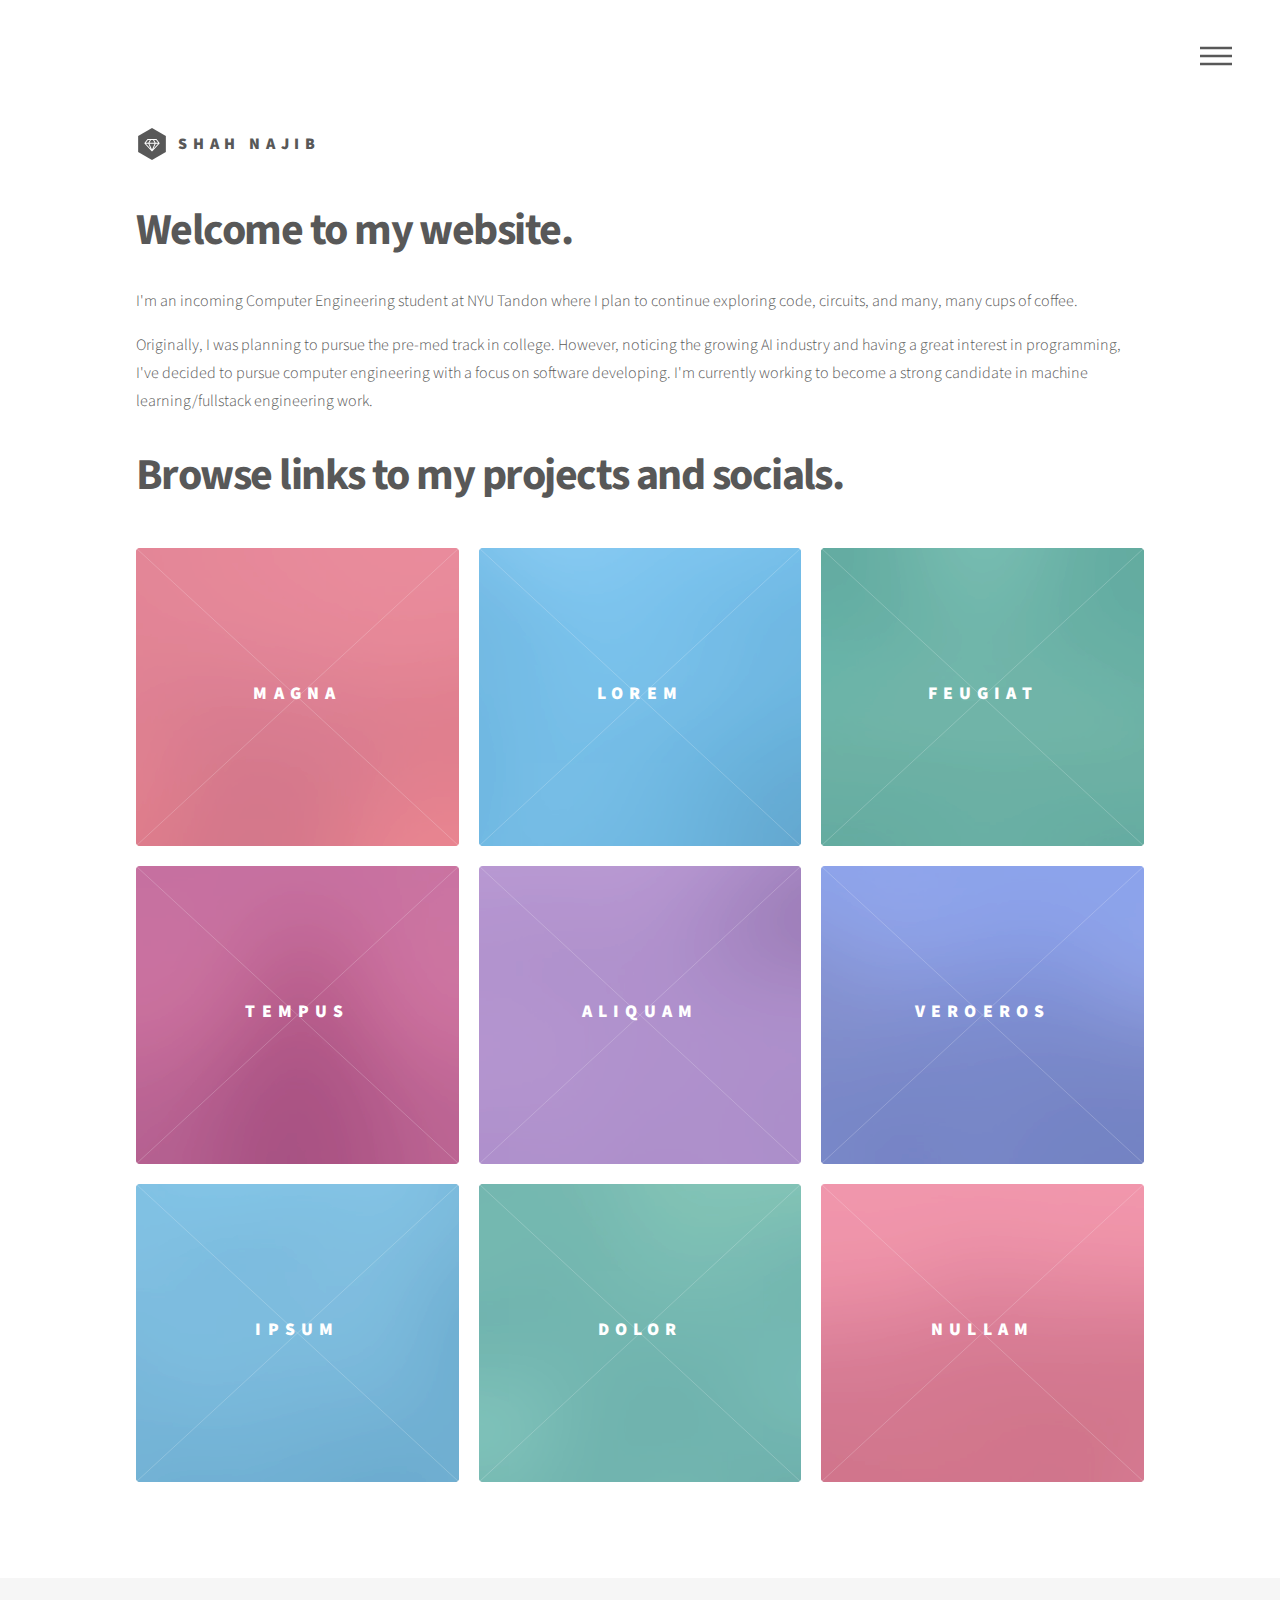
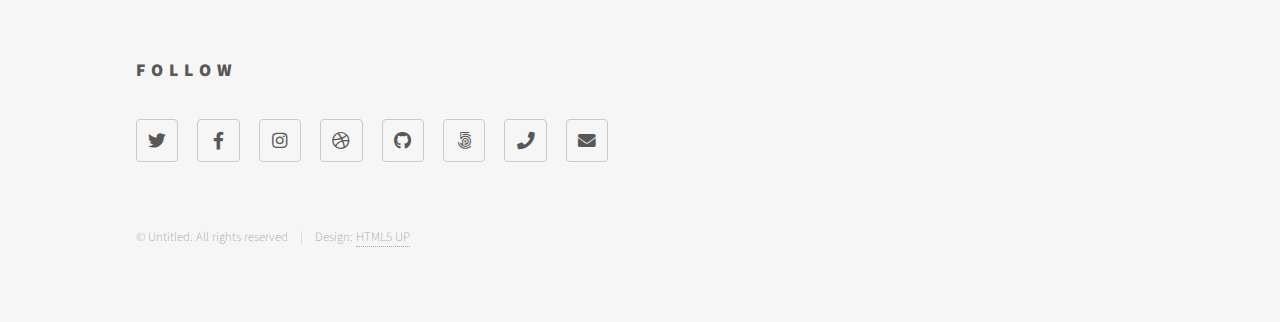
==== commit 2c279356: "Added descriptions" ====
--- a/index.html
+++ b/index.html
@@ -6,7 +6,7 @@
 -->
 <html>
 	<head>
-		<title>Phantom by HTML5 UP</title>
+		<title>Shah Najib</title>
 		<meta charset="utf-8" />
 		<meta name="viewport" content="width=device-width, initial-scale=1, user-scalable=no" />
 		<link rel="stylesheet" href="assets/css/main.css" />
@@ -22,13 +22,13 @@
 
 							<!-- Logo -->
 								<a href="index.html" class="logo">
-									<span class="symbol"><img src="images/logo.svg" alt="" /></span><span class="title">Phantom</span>
+									<span class="symbol"><img src="images/logo.svg" alt="" /></span><span class="title">Shah Najib</span>
 								</a>
 
 							<!-- Nav -->
 								<nav>
 									<ul>
-										<li><a href="#menu">Menu</a></li>
+										<li><a href="#menu">menu</a></li>
 									</ul>
 								</nav>
 
@@ -51,9 +51,10 @@
 					<div id="main">
 						<div class="inner">
 							<header>
-								<h1>This is Phantom, a free, fully responsive site<br />
-								template designed by <a href="http://html5up.net">HTML5 UP</a>.</h1>
-								<p>Etiam quis viverra lorem, in semper lorem. Sed nisl arcu euismod sit amet nisi euismod sed cursus arcu elementum ipsum arcu vivamus quis venenatis orci lorem ipsum et magna feugiat veroeros aliquam. Lorem ipsum dolor sit amet nullam dolore.</p>
+								<h1>Welcome to my website.<!--<a href="http://html5up.net">HTML5 UP</a>.--></h1>
+								<p>I'm an incoming Computer Engineering student at NYU Tandon where I plan to continue exploring code, circuits, and many, many cups of coffee.</p>
+								<p>Originally, I was planning to pursue the pre-med track in college. However, noticing the growing AI industry and having a great interest in programming, I've decided to pursue computer engineering with a focus on software developing. I'm currently working to become a strong candidate in machine learning/fullstack engineering work. </p>
+								<h1>Browse links to my projects and socials.</h1>
 							</header>
 							<section class="tiles">
 								<article class="style1">
@@ -155,39 +156,6 @@
 										</div>
 									</a>
 								</article>
-								<article class="style5">
-									<span class="image">
-										<img src="images/pic10.jpg" alt="" />
-									</span>
-									<a href="generic.html">
-										<h2>Ultricies</h2>
-										<div class="content">
-											<p>Sed nisl arcu euismod sit amet nisi lorem etiam dolor veroeros et feugiat.</p>
-										</div>
-									</a>
-								</article>
-								<article class="style6">
-									<span class="image">
-										<img src="images/pic11.jpg" alt="" />
-									</span>
-									<a href="generic.html">
-										<h2>Dictum</h2>
-										<div class="content">
-											<p>Sed nisl arcu euismod sit amet nisi lorem etiam dolor veroeros et feugiat.</p>
-										</div>
-									</a>
-								</article>
-								<article class="style4">
-									<span class="image">
-										<img src="images/pic12.jpg" alt="" />
-									</span>
-									<a href="generic.html">
-										<h2>Pretium</h2>
-										<div class="content">
-											<p>Sed nisl arcu euismod sit amet nisi lorem etiam dolor veroeros et feugiat.</p>
-										</div>
-									</a>
-								</article>
 							</section>
 						</div>
 					</div>
@@ -195,25 +163,7 @@
 				<!-- Footer -->
 					<footer id="footer">
 						<div class="inner">
-							<section>
-								<h2>Get in touch</h2>
-								<form method="post" action="#">
-									<div class="fields">
-										<div class="field half">
-											<input type="text" name="name" id="name" placeholder="Name" />
-										</div>
-										<div class="field half">
-											<input type="email" name="email" id="email" placeholder="Email" />
-										</div>
-										<div class="field">
-											<textarea name="message" id="message" placeholder="Message"></textarea>
-										</div>
-									</div>
-									<ul class="actions">
-										<li><input type="submit" value="Send" class="primary" /></li>
-									</ul>
-								</form>
-							</section>
+							
 							<section>
 								<h2>Follow</h2>
 								<ul class="icons">
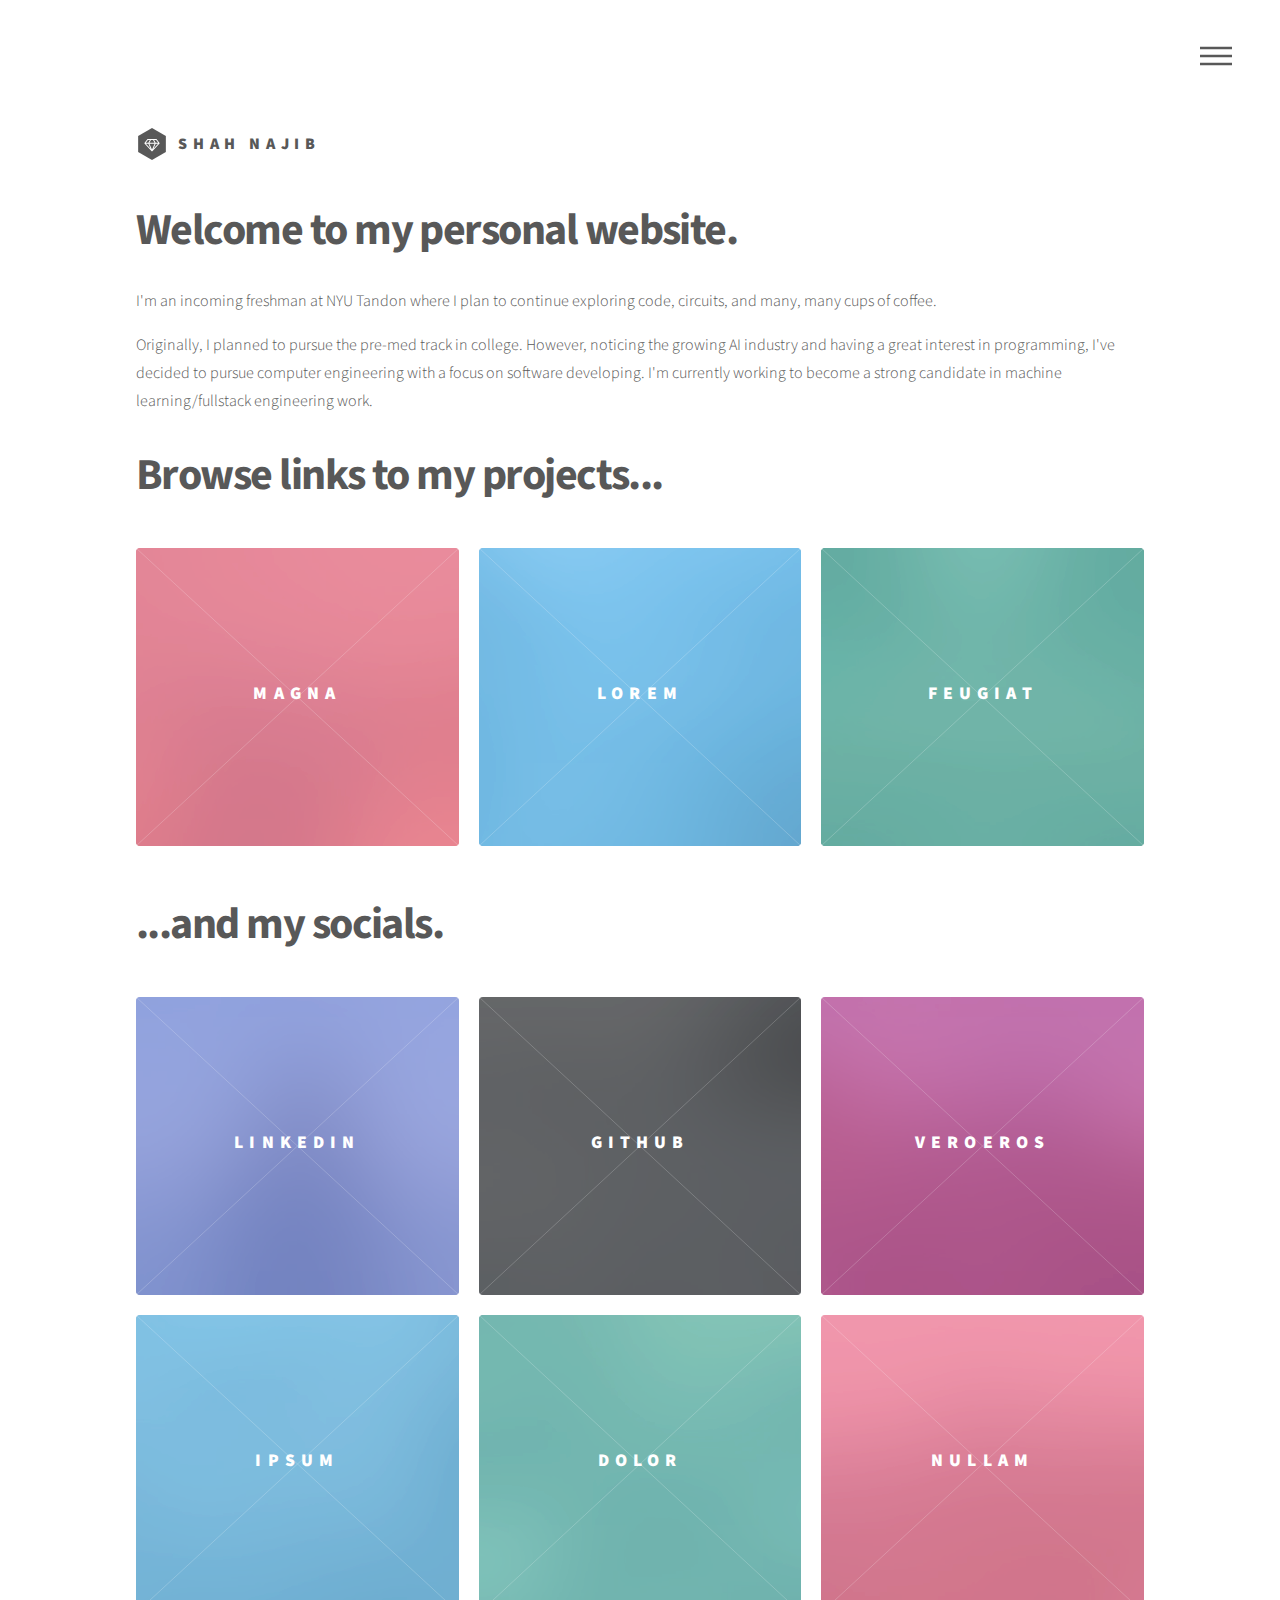
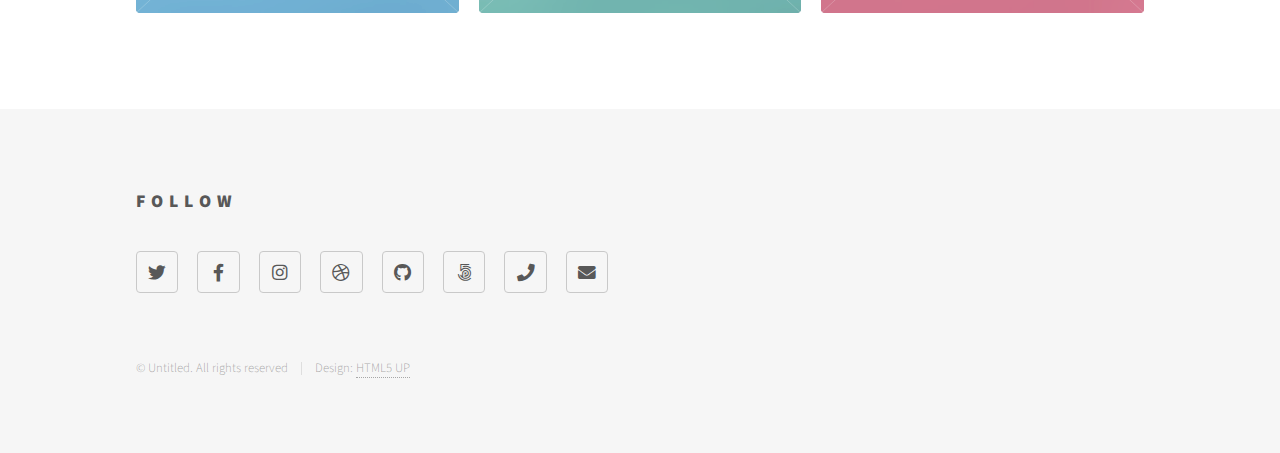
==== commit ccb4d437: "Trying Cursor" ====
--- a/index.html
+++ b/index.html
@@ -11,6 +11,14 @@
 		<meta name="viewport" content="width=device-width, initial-scale=1, user-scalable=no" />
 		<link rel="stylesheet" href="assets/css/main.css" />
 		<noscript><link rel="stylesheet" href="assets/css/noscript.css" /></noscript>
+		<style>
+		.helloworld{
+			padding-top:50px;
+		}
+		body{
+			cursor: url("images/cursormain.png"), auto;
+		}
+		</style>
 	</head>
 	<body class="is-preload">
 		<!-- Wrapper -->
@@ -51,10 +59,10 @@
 					<div id="main">
 						<div class="inner">
 							<header>
-								<h1>Welcome to my website.<!--<a href="http://html5up.net">HTML5 UP</a>.--></h1>
-								<p>I'm an incoming Computer Engineering student at NYU Tandon where I plan to continue exploring code, circuits, and many, many cups of coffee.</p>
-								<p>Originally, I was planning to pursue the pre-med track in college. However, noticing the growing AI industry and having a great interest in programming, I've decided to pursue computer engineering with a focus on software developing. I'm currently working to become a strong candidate in machine learning/fullstack engineering work. </p>
-								<h1>Browse links to my projects and socials.</h1>
+								<h1>Welcome to my personal website.<!--<a href="http://html5up.net">HTML5 UP</a>.--></h1>
+								<p>I'm an incoming freshman at NYU Tandon where I plan to continue exploring code, circuits, and many, many cups of coffee.</p>
+								<p>Originally, I planned to pursue the pre-med track in college. However, noticing the growing AI industry and having a great interest in programming, I've decided to pursue computer engineering with a focus on software developing. I'm currently working to become a strong candidate in machine learning/fullstack engineering work. </p>
+								<h1>Browse links to my projects...</h1>
 							</header>
 							<section class="tiles">
 								<article class="style1">
@@ -90,29 +98,34 @@
 										</div>
 									</a>
 								</article>
+							</section>
+							<header>
+								<h1 class="helloworld">...and my socials.</h1>
+							</header>
+							<section class="tiles">
+								<article class="style6">
+									<span class="image">
+										<img src="images/pic04.jpg" alt="" />
+									</span>
+									<a href="https://www.linkedin.com/in/shah-najib-661b972a2/" target="_blank">
+										<h2>LinkedIn</h2>
+										<div class="content">
+											<p>Connect with me on LinkedIn</p>
+										</div>
+									</a>
+								</article>
+								<article class="style5">
+									<span class="image">
+										<img src="images/pic05.jpg" alt="" />
+									</span>
+									<a href="https://github.com/shahahs"target="_blank">
+										<h2>GitHub</h2>
+										<div class="content">
+											<p>Check out my GitHub.</p>
+										</div>
+									</a>
+								</article>
 								<article class="style4">
-									<span class="image">
-										<img src="images/pic04.jpg" alt="" />
-									</span>
-									<a href="generic.html">
-										<h2>Tempus</h2>
-										<div class="content">
-											<p>Sed nisl arcu euismod sit amet nisi lorem etiam dolor veroeros et feugiat.</p>
-										</div>
-									</a>
-								</article>
-								<article class="style5">
-									<span class="image">
-										<img src="images/pic05.jpg" alt="" />
-									</span>
-									<a href="generic.html">
-										<h2>Aliquam</h2>
-										<div class="content">
-											<p>Sed nisl arcu euismod sit amet nisi lorem etiam dolor veroeros et feugiat.</p>
-										</div>
-									</a>
-								</article>
-								<article class="style6">
 									<span class="image">
 										<img src="images/pic06.jpg" alt="" />
 									</span>
--- a/assets/css/main.css
+++ b/assets/css/main.css
@@ -1,10 +1,10 @@
 @import url(fontawesome-all.min.css);
 @import url("https://fonts.googleapis.com/css?family=Source+Sans+Pro:300,700,900");
 
-/*
-	Phantom by HTML5 UP
-	html5up.net | @ajlkn
-	Free for personal and commercial use under the CCA 3.0 license (html5up.net/license)
+/*
+	Phantom by HTML5 UP
+	html5up.net | @ajlkn
+	Free for personal and commercial use under the CCA 3.0 license (html5up.net/license)
 */
 
 html, body, div, span, applet, object,
@@ -2722,7 +2722,7 @@
 			}
 
 			.tiles article.style5 > .image:before {
-				background-color: #ae85ca;
+				background-color: #474747;
 			}
 
 			.tiles article.style6 > .image:before {
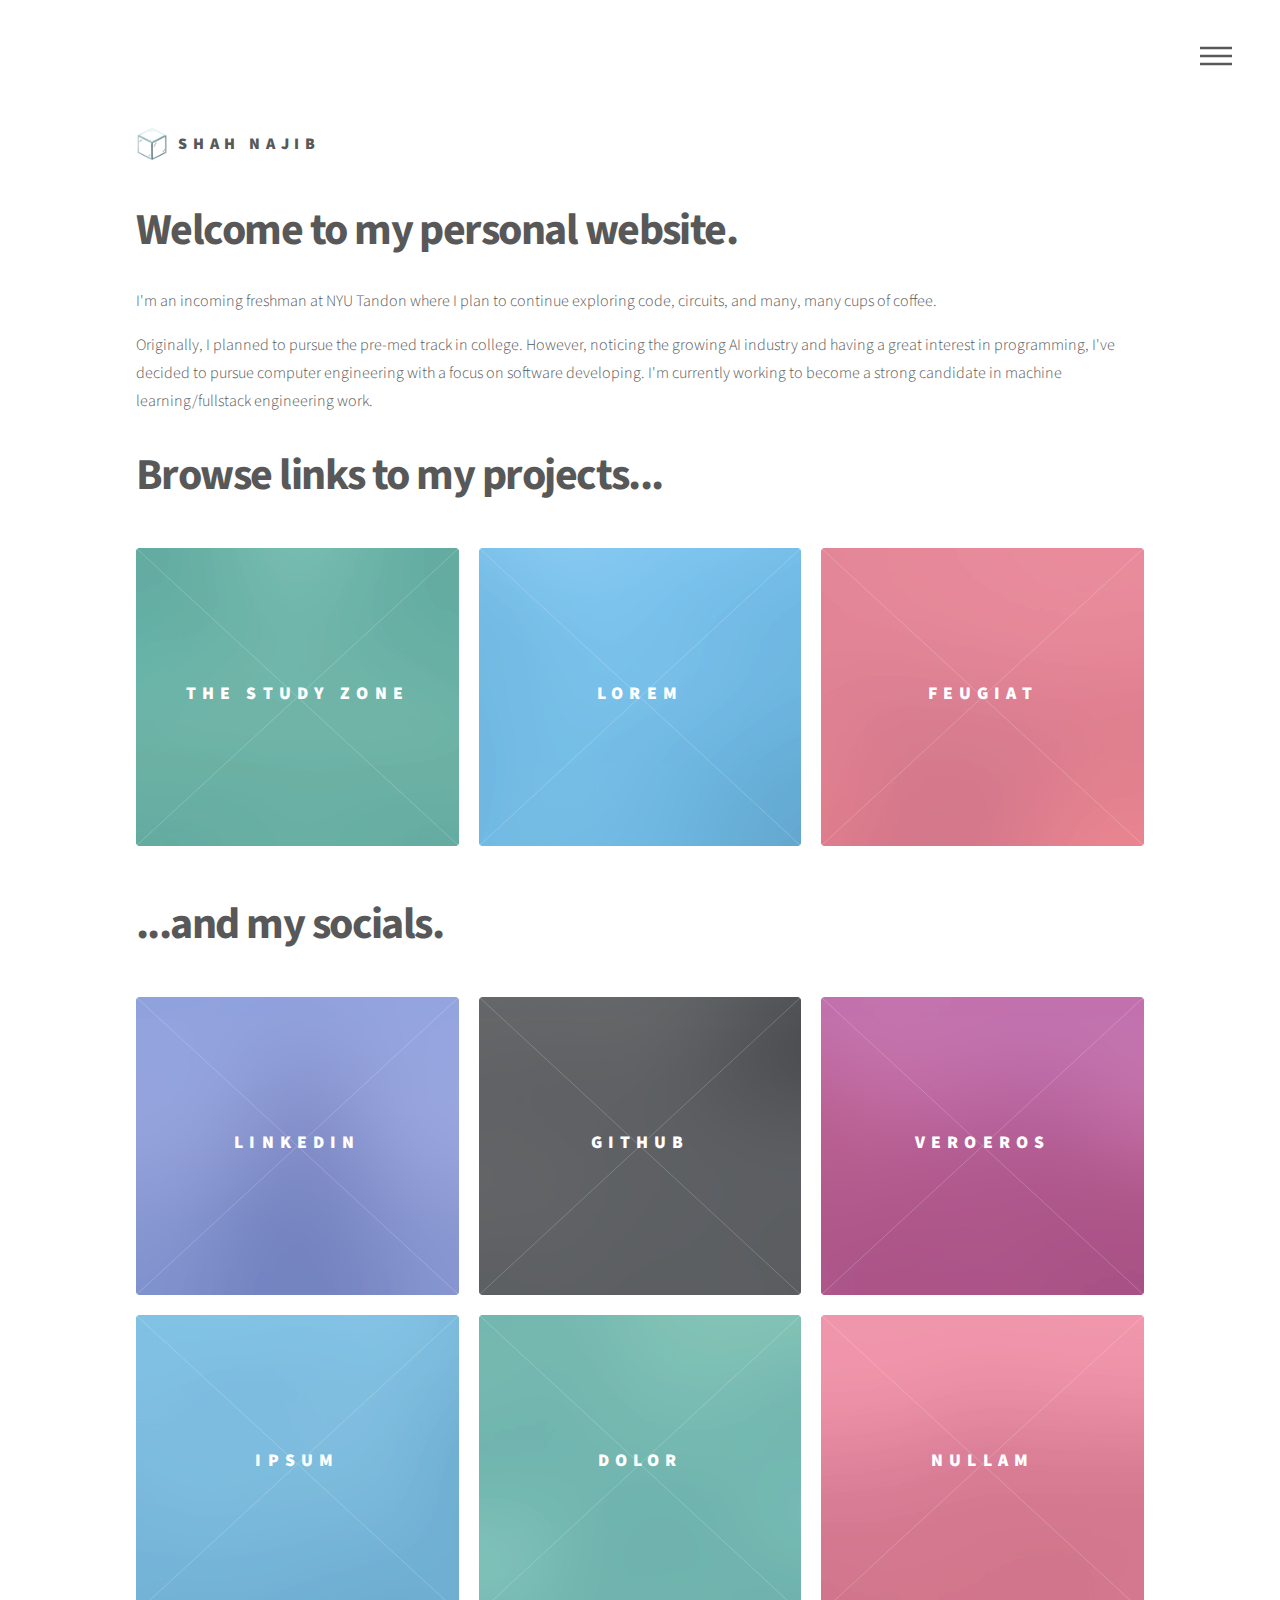
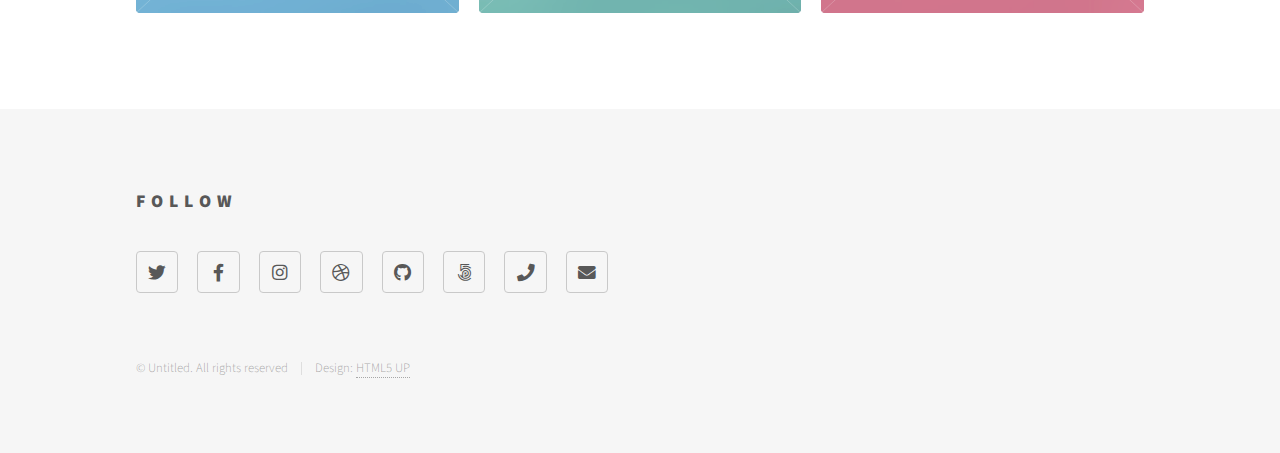
==== commit c49a7ed8: "Added icon and moved stuff around" ====
--- a/index.html
+++ b/index.html
@@ -10,14 +10,18 @@
 		<meta charset="utf-8" />
 		<meta name="viewport" content="width=device-width, initial-scale=1, user-scalable=no" />
 		<link rel="stylesheet" href="assets/css/main.css" />
+		<link rel="icon" type="image" href="images/GlassNew.webp">
 		<noscript><link rel="stylesheet" href="assets/css/noscript.css" /></noscript>
 		<style>
 		.helloworld{
 			padding-top:50px;
 		}
-		body{
+		body {
 			cursor: url("images/cursormain.png"), auto;
 		}
+		a:hover, button:hover, input[type="button"]:hover, input[type="submit"]:hover, input[type="reset"]:hover, input[type="checkbox"]:hover, input[type="radio"]:hover, input[type="file"]:hover, input[type="image"]:hover, label:hover, select:hover, textarea:hover, [role="button"]:hover {
+      cursor: url('images/cursorhover.png'), auto;
+    }
 		</style>
 	</head>
 	<body class="is-preload">
@@ -30,7 +34,7 @@
 
 							<!-- Logo -->
 								<a href="index.html" class="logo">
-									<span class="symbol"><img src="images/logo.svg" alt="" /></span><span class="title">Shah Najib</span>
+									<span class="symbol"><img src="images/GlassNew.webp" alt="" /></span><span class="title">Shah Najib</span>
 								</a>
 
 							<!-- Nav -->
@@ -65,31 +69,31 @@
 								<h1>Browse links to my projects...</h1>
 							</header>
 							<section class="tiles">
+								<article class="style3">
+									<span class="image">
+										<img src="images/pic03.jpg" alt="" />
+									</span>
+									<a href="generic.html">
+										<h2>THE STUDY ZONE</h2>
+										<div class="content">
+											<p>I'm the co-founder of a tutoring organization. Click to read more.</p>
+										</div>
+									</a>
+								</article>
+								<article class="style2">
+									<span class="image">
+										<img src="images/pic02.jpg" alt="" />
+									</span>
+									<a href="generic.html">
+										<h2>Lorem</h2>
+										<div class="content">
+											<p>Sed nisl arcu euismod sit amet nisi lorem etiam dolor veroeros et feugiat.</p>
+										</div>
+									</a>
+								</article>
 								<article class="style1">
 									<span class="image">
 										<img src="images/pic01.jpg" alt="" />
-									</span>
-									<a href="generic.html">
-										<h2>Magna</h2>
-										<div class="content">
-											<p>Sed nisl arcu euismod sit amet nisi lorem etiam dolor veroeros et feugiat.</p>
-										</div>
-									</a>
-								</article>
-								<article class="style2">
-									<span class="image">
-										<img src="images/pic02.jpg" alt="" />
-									</span>
-									<a href="generic.html">
-										<h2>Lorem</h2>
-										<div class="content">
-											<p>Sed nisl arcu euismod sit amet nisi lorem etiam dolor veroeros et feugiat.</p>
-										</div>
-									</a>
-								</article>
-								<article class="style3">
-									<span class="image">
-										<img src="images/pic03.jpg" alt="" />
 									</span>
 									<a href="generic.html">
 										<h2>Feugiat</h2>
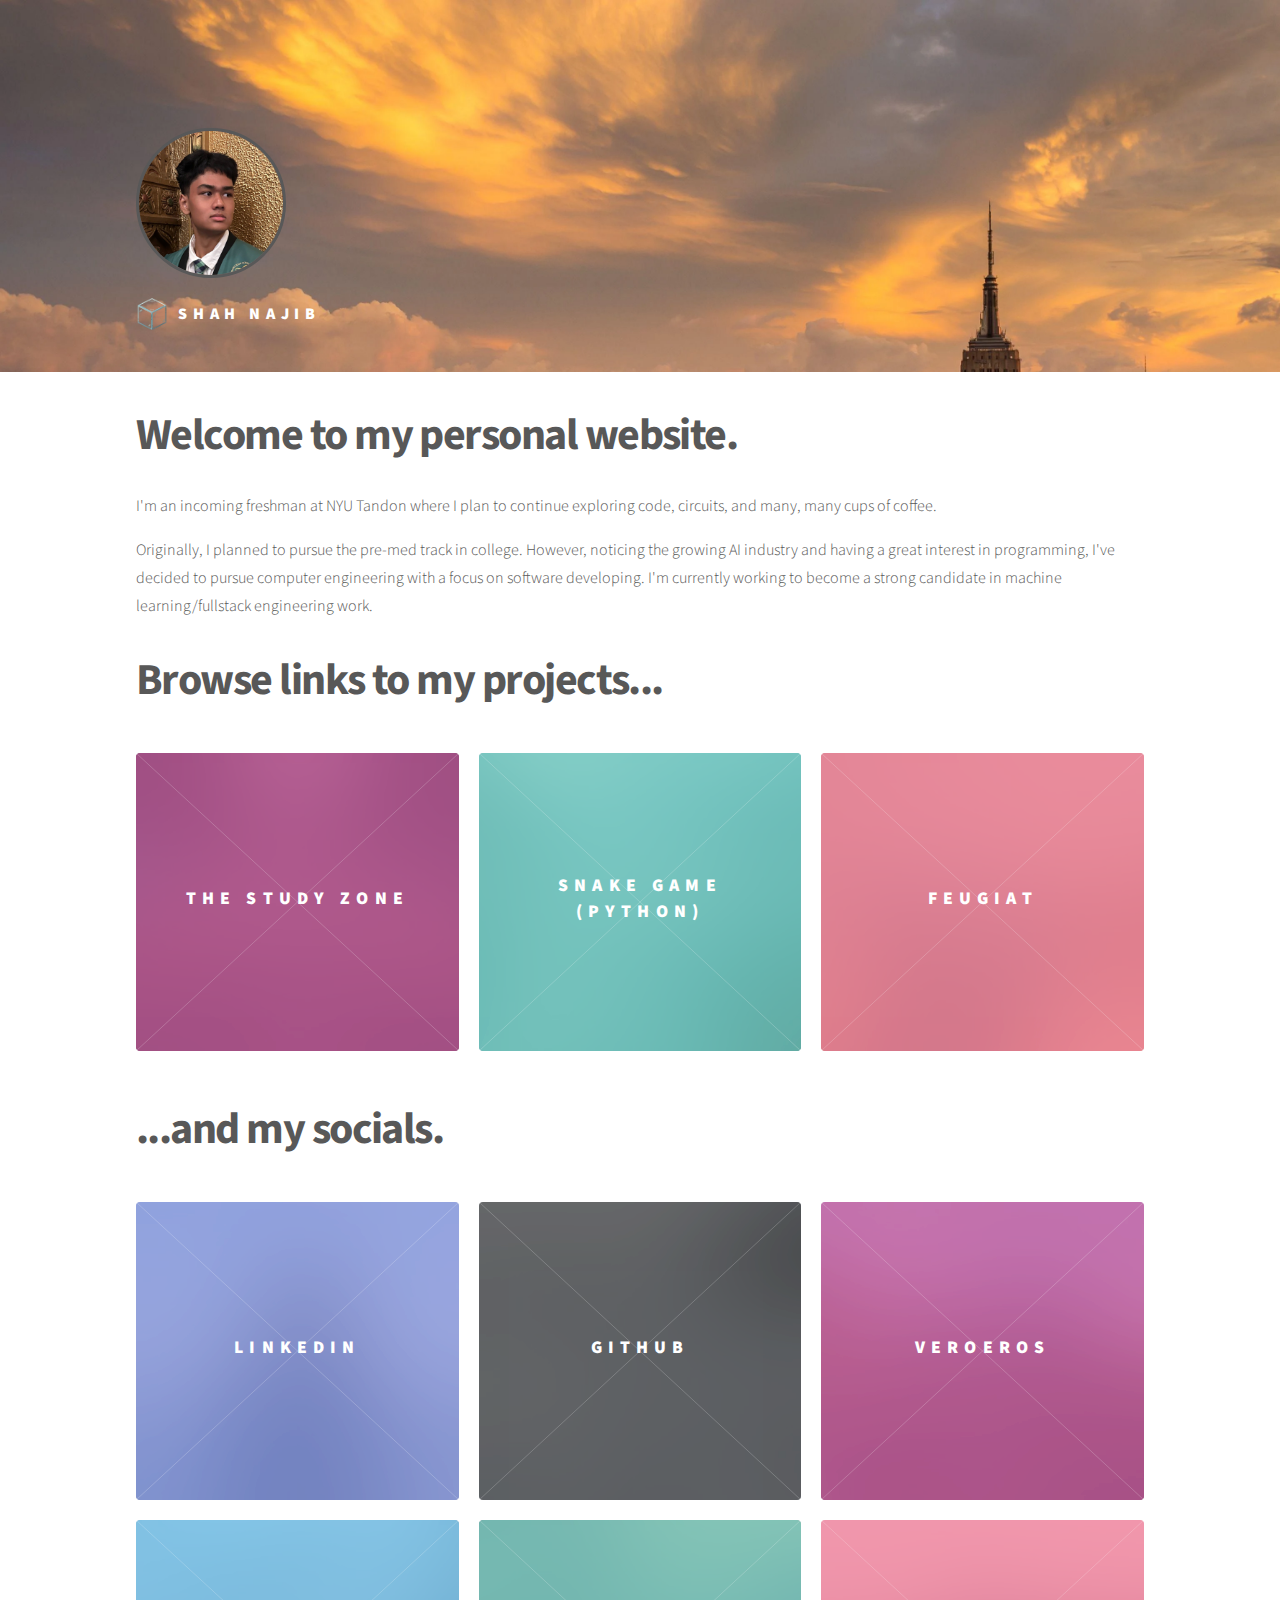
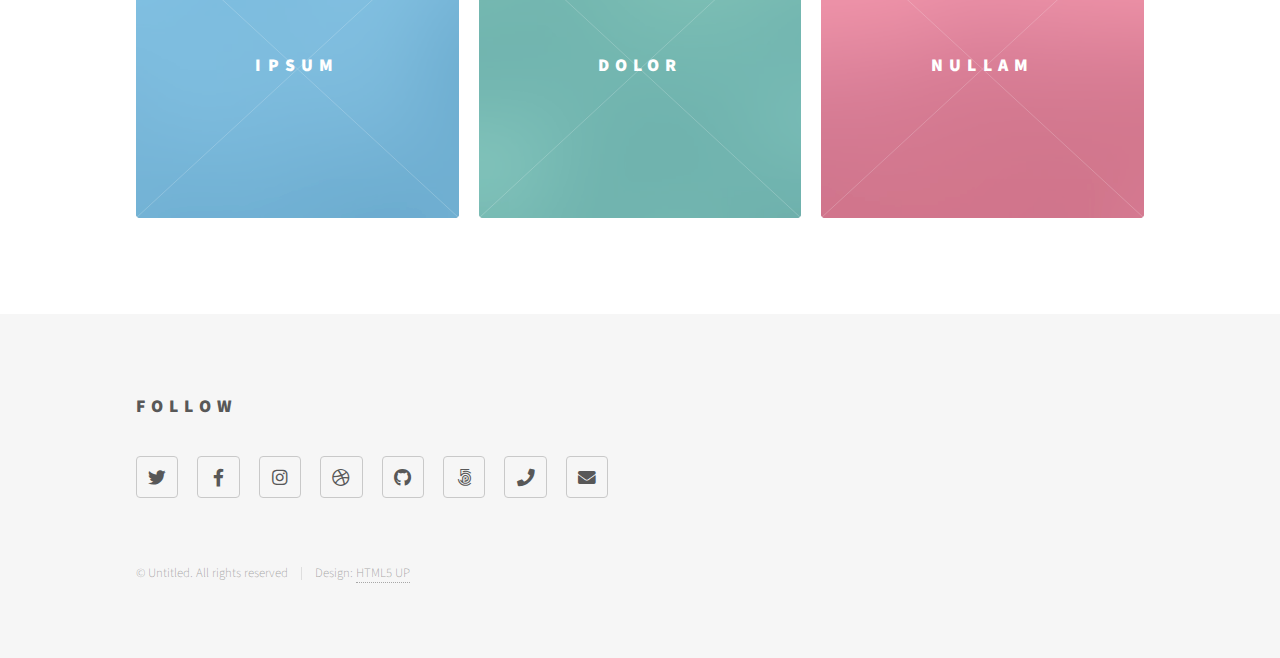
==== commit 09feb1d7: "Almost done" ====
--- a/index.html
+++ b/index.html
@@ -22,27 +22,65 @@
 		a:hover, button:hover, input[type="button"]:hover, input[type="submit"]:hover, input[type="reset"]:hover, input[type="checkbox"]:hover, input[type="radio"]:hover, input[type="file"]:hover, input[type="image"]:hover, label:hover, select:hover, textarea:hover, [role="button"]:hover {
       cursor: url('images/cursorhover.png'), auto;
     }
+		@keyframes colorChange {
+						0% { color: teal; }
+            50% { color: coral; }
+						100% { color: teal; }
+		}
+		h1{
+			animation: colorChange 6s infinite;
+		}
+		.profile{
+			display:block;
+			height:150px;
+			margin-top:0px;
+			margin-bottom:20px;
+			border-radius:75px;
+			border:solid;
+			border-width: 3px;
+			animation: colorChange 6s infinite;
+		}
+		.headery{
+			background-image: url("images/newyork.png");
+			height:100%;
+			background-attachment: fixed;
+  		background-position: bottom;
+  		background-repeat: no-repeat;
+  		background-size: cover;
+		}
+		.title{
+			color:white;
+		}
+		.mainery{
+			margin-top:35px;
+		}
 		</style>
 	</head>
+
+
+	
 	<body class="is-preload">
 		<!-- Wrapper -->
 			<div id="wrapper">
 
 				<!-- Header -->
-					<header id="header">
+					<header class="headery" id="header">
 						<div class="inner">
 
 							<!-- Logo -->
+								
+							<span><img class="profile" src="images/photo.jpeg" alt="" /></span>
 								<a href="index.html" class="logo">
 									<span class="symbol"><img src="images/GlassNew.webp" alt="" /></span><span class="title">Shah Najib</span>
 								</a>
 
-							<!-- Nav -->
+							<!-- Nav
 								<nav>
 									<ul>
 										<li><a href="#menu">menu</a></li>
 									</ul>
 								</nav>
+							-->
 
 						</div>
 					</header>
@@ -60,7 +98,7 @@
 					</nav>
 
 				<!-- Main -->
-					<div id="main">
+					<div class="mainery" id="main">
 						<div class="inner">
 							<header>
 								<h1>Welcome to my personal website.<!--<a href="http://html5up.net">HTML5 UP</a>.--></h1>
@@ -69,25 +107,26 @@
 								<h1>Browse links to my projects...</h1>
 							</header>
 							<section class="tiles">
+								<article class="style4">
+									<span class="image">
+										<img src="images/pic03.jpg" alt="" />
+									</span>
+									<a href="generic.html">
+										<h2>THE STUDY ZONE</h2>
+										<div class="content">
+											<p>I'm the co-founder of a tutoring organization. Click to read more.</p>
+										</div>
+									</a>
+								</article>
 								<article class="style3">
 									<span class="image">
-										<img src="images/pic03.jpg" alt="" />
-									</span>
-									<a href="generic.html">
-										<h2>THE STUDY ZONE</h2>
-										<div class="content">
-											<p>I'm the co-founder of a tutoring organization. Click to read more.</p>
-										</div>
-									</a>
-								</article>
-								<article class="style2">
-									<span class="image">
 										<img src="images/pic02.jpg" alt="" />
 									</span>
-									<a href="generic.html">
-										<h2>Lorem</h2>
-										<div class="content">
-											<p>Sed nisl arcu euismod sit amet nisi lorem etiam dolor veroeros et feugiat.</p>
+									<a href="https://github.com/shahahs/snakegame"target="_blank">
+										<h2>SNAKE GAME</h2>
+										<h2>(PYTHON)</h2>
+										<div class="content">
+											<p>Click to visit the repository</p>
 										</div>
 									</a>
 								</article>
--- a/assets/css/main.css
+++ b/assets/css/main.css
@@ -151,7 +151,7 @@
 
 		a:hover {
 			border-bottom-color: transparent;
-			color: #f2849e !important;
+			color: turquoise !important;
 		}
 
 	strong, b {
@@ -1856,8 +1856,8 @@
 			}
 
 			.icon.style2:hover {
-				color: #f2849e;
-				border-color: #f2849e;
+				color: turquoise;
+				border-color: turquoise;
 			}
 
 			.icon.style2:active {
@@ -2170,8 +2170,8 @@
 		input[type="tel"]:focus,
 		select:focus,
 		textarea:focus {
-			border-bottom-color: #f2849e;
-			box-shadow: inset 0 -1px 0 0 #f2849e;
+			border-bottom-color: turquoise;
+			box-shadow: inset 0 -1px 0 0 turquoise;
 		}
 
 	select {
@@ -2275,8 +2275,8 @@
 
 		input[type="checkbox"]:focus + label:before,
 		input[type="radio"]:focus + label:before {
-			border-color: #f2849e;
-			box-shadow: 0 0 0 1px #f2849e;
+			border-color: turquoise;
+			box-shadow: 0 0 0 1px turquoise;
 		}
 
 	input[type="checkbox"] + label:before {
@@ -2494,8 +2494,8 @@
 		input[type="button"]:hover,
 		button:hover,
 		.button:hover {
-			color: #f2849e !important;
-			box-shadow: inset 0 0 0 2px #f2849e;
+			color: turquoise !important;
+			box-shadow: inset 0 0 0 2px turquoise;
 		}
 
 		input[type="submit"]:active,
@@ -2537,7 +2537,7 @@
 			input[type="button"].primary:hover,
 			button.primary:hover,
 			.button.primary:hover {
-				background-color: #f2849e;
+				background-color: turquoise;
 			}
 
 			input[type="submit"].primary:active,
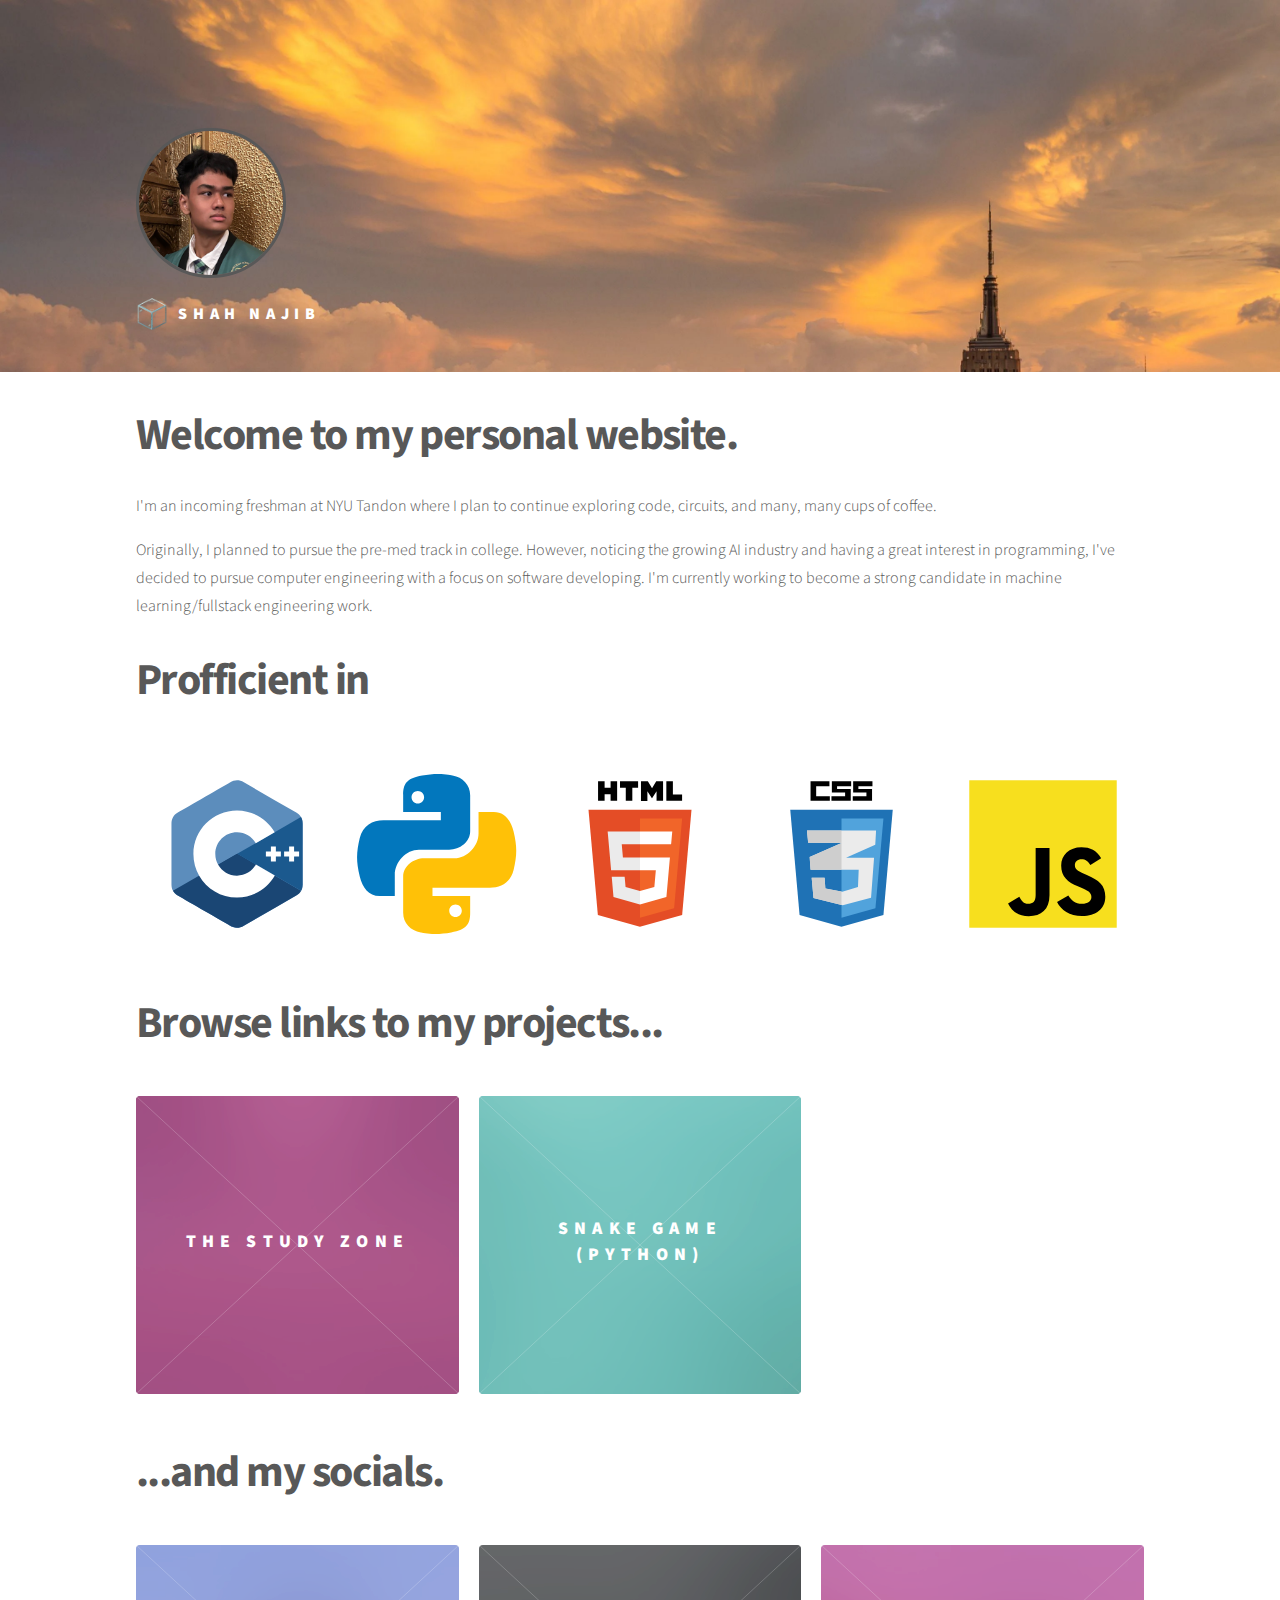
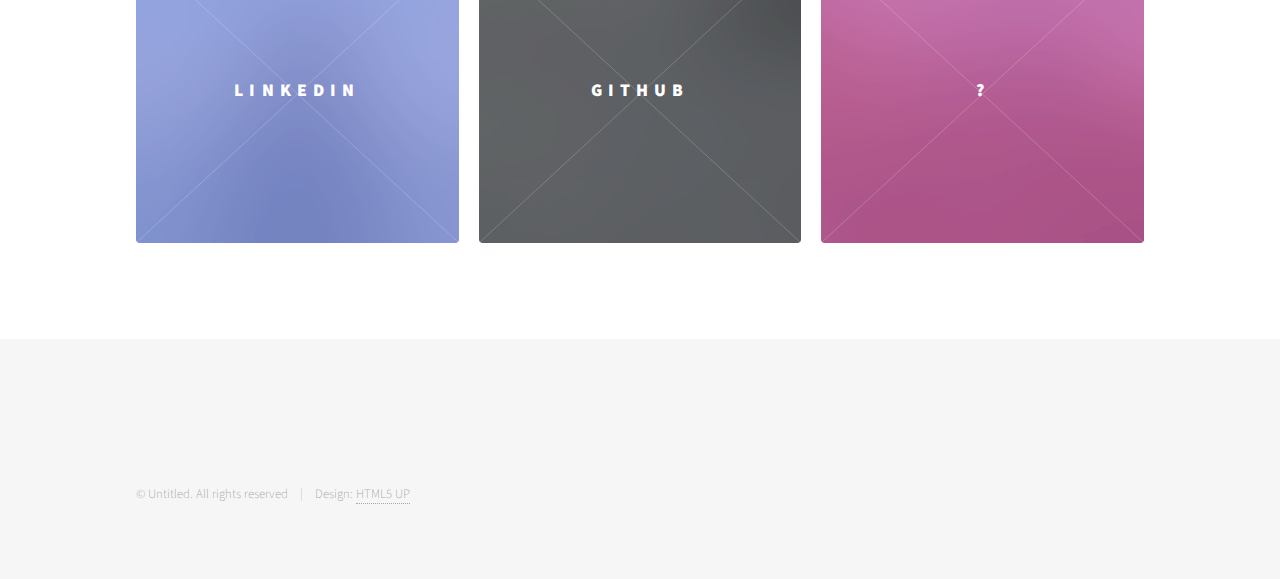
==== commit b8cc5dd2: "added languages" ====
--- a/index.html
+++ b/index.html
@@ -54,6 +54,15 @@
 		.mainery{
 			margin-top:35px;
 		}
+		.languages{
+			margin-bottom:40px;
+			display:grid;
+			grid-template-columns:1fr 1fr 1fr 1fr 1fr;
+		}
+		.langlogo{
+			height:100%;
+			width:100%;
+		}
 		</style>
 	</head>
 
@@ -85,7 +94,7 @@
 						</div>
 					</header>
 
-				<!-- Menu -->
+				<!-- Menu
 					<nav id="menu">
 						<h2>Menu</h2>
 						<ul>
@@ -96,6 +105,7 @@
 							<li><a href="elements.html">Elements</a></li>
 						</ul>
 					</nav>
+				-->
 
 				<!-- Main -->
 					<div class="mainery" id="main">
@@ -104,17 +114,25 @@
 								<h1>Welcome to my personal website.<!--<a href="http://html5up.net">HTML5 UP</a>.--></h1>
 								<p>I'm an incoming freshman at NYU Tandon where I plan to continue exploring code, circuits, and many, many cups of coffee.</p>
 								<p>Originally, I planned to pursue the pre-med track in college. However, noticing the growing AI industry and having a great interest in programming, I've decided to pursue computer engineering with a focus on software developing. I'm currently working to become a strong candidate in machine learning/fullstack engineering work. </p>
-								<h1>Browse links to my projects...</h1>
 							</header>
+							<h1>Profficient in</h1>
+							<div class="languages">
+								<img class="langlogo" src="images/c++.svg">
+								<img class="langlogo" src="images/python.svg">
+								<img class="langlogo" src="images/html.svg">
+								<img class="langlogo" src="images/css.svg">
+								<img class="langlogo" src="images/javascript.svg">
+							</div>
+							<h1>Browse links to my projects...</h1>
 							<section class="tiles">
 								<article class="style4">
 									<span class="image">
 										<img src="images/pic03.jpg" alt="" />
 									</span>
-									<a href="generic.html">
+									<a href="https://tszedu.wixsite.com/thestudyzone"target="_blank">
 										<h2>THE STUDY ZONE</h2>
 										<div class="content">
-											<p>I'm the co-founder of a tutoring organization. Click to read more.</p>
+											<p>I'm the co-founder of a tutoring organization. Click to see more.</p>
 										</div>
 									</a>
 								</article>
@@ -129,18 +147,6 @@
 											<p>Click to visit the repository</p>
 										</div>
 									</a>
-								</article>
-								<article class="style1">
-									<span class="image">
-										<img src="images/pic01.jpg" alt="" />
-									</span>
-									<a href="generic.html">
-										<h2>Feugiat</h2>
-										<div class="content">
-											<p>Sed nisl arcu euismod sit amet nisi lorem etiam dolor veroeros et feugiat.</p>
-										</div>
-									</a>
-								</article>
 							</section>
 							<header>
 								<h1 class="helloworld">...and my socials.</h1>
@@ -164,7 +170,7 @@
 									<a href="https://github.com/shahahs"target="_blank">
 										<h2>GitHub</h2>
 										<div class="content">
-											<p>Check out my GitHub.</p>
+											<p>Check out my GitHub</p>
 										</div>
 									</a>
 								</article>
@@ -173,42 +179,9 @@
 										<img src="images/pic06.jpg" alt="" />
 									</span>
 									<a href="generic.html">
-										<h2>Veroeros</h2>
-										<div class="content">
-											<p>Sed nisl arcu euismod sit amet nisi lorem etiam dolor veroeros et feugiat.</p>
-										</div>
-									</a>
-								</article>
-								<article class="style2">
-									<span class="image">
-										<img src="images/pic07.jpg" alt="" />
-									</span>
-									<a href="generic.html">
-										<h2>Ipsum</h2>
-										<div class="content">
-											<p>Sed nisl arcu euismod sit amet nisi lorem etiam dolor veroeros et feugiat.</p>
-										</div>
-									</a>
-								</article>
-								<article class="style3">
-									<span class="image">
-										<img src="images/pic08.jpg" alt="" />
-									</span>
-									<a href="generic.html">
-										<h2>Dolor</h2>
-										<div class="content">
-											<p>Sed nisl arcu euismod sit amet nisi lorem etiam dolor veroeros et feugiat.</p>
-										</div>
-									</a>
-								</article>
-								<article class="style1">
-									<span class="image">
-										<img src="images/pic09.jpg" alt="" />
-									</span>
-									<a href="generic.html">
-										<h2>Nullam</h2>
-										<div class="content">
-											<p>Sed nisl arcu euismod sit amet nisi lorem etiam dolor veroeros et feugiat.</p>
+										<h2>?</h2>
+										<div class="content">
+											<p>Check it out</p>
 										</div>
 									</a>
 								</article>
@@ -216,23 +189,9 @@
 						</div>
 					</div>
 
-				<!-- Footer -->
+				<!-- Footer-->
 					<footer id="footer">
 						<div class="inner">
-							
-							<section>
-								<h2>Follow</h2>
-								<ul class="icons">
-									<li><a href="#" class="icon brands style2 fa-twitter"><span class="label">Twitter</span></a></li>
-									<li><a href="#" class="icon brands style2 fa-facebook-f"><span class="label">Facebook</span></a></li>
-									<li><a href="#" class="icon brands style2 fa-instagram"><span class="label">Instagram</span></a></li>
-									<li><a href="#" class="icon brands style2 fa-dribbble"><span class="label">Dribbble</span></a></li>
-									<li><a href="#" class="icon brands style2 fa-github"><span class="label">GitHub</span></a></li>
-									<li><a href="#" class="icon brands style2 fa-500px"><span class="label">500px</span></a></li>
-									<li><a href="#" class="icon solid style2 fa-phone"><span class="label">Phone</span></a></li>
-									<li><a href="#" class="icon solid style2 fa-envelope"><span class="label">Email</span></a></li>
-								</ul>
-							</section>
 							<ul class="copyright">
 								<li>&copy; Untitled. All rights reserved</li><li>Design: <a href="http://html5up.net">HTML5 UP</a></li>
 							</ul>
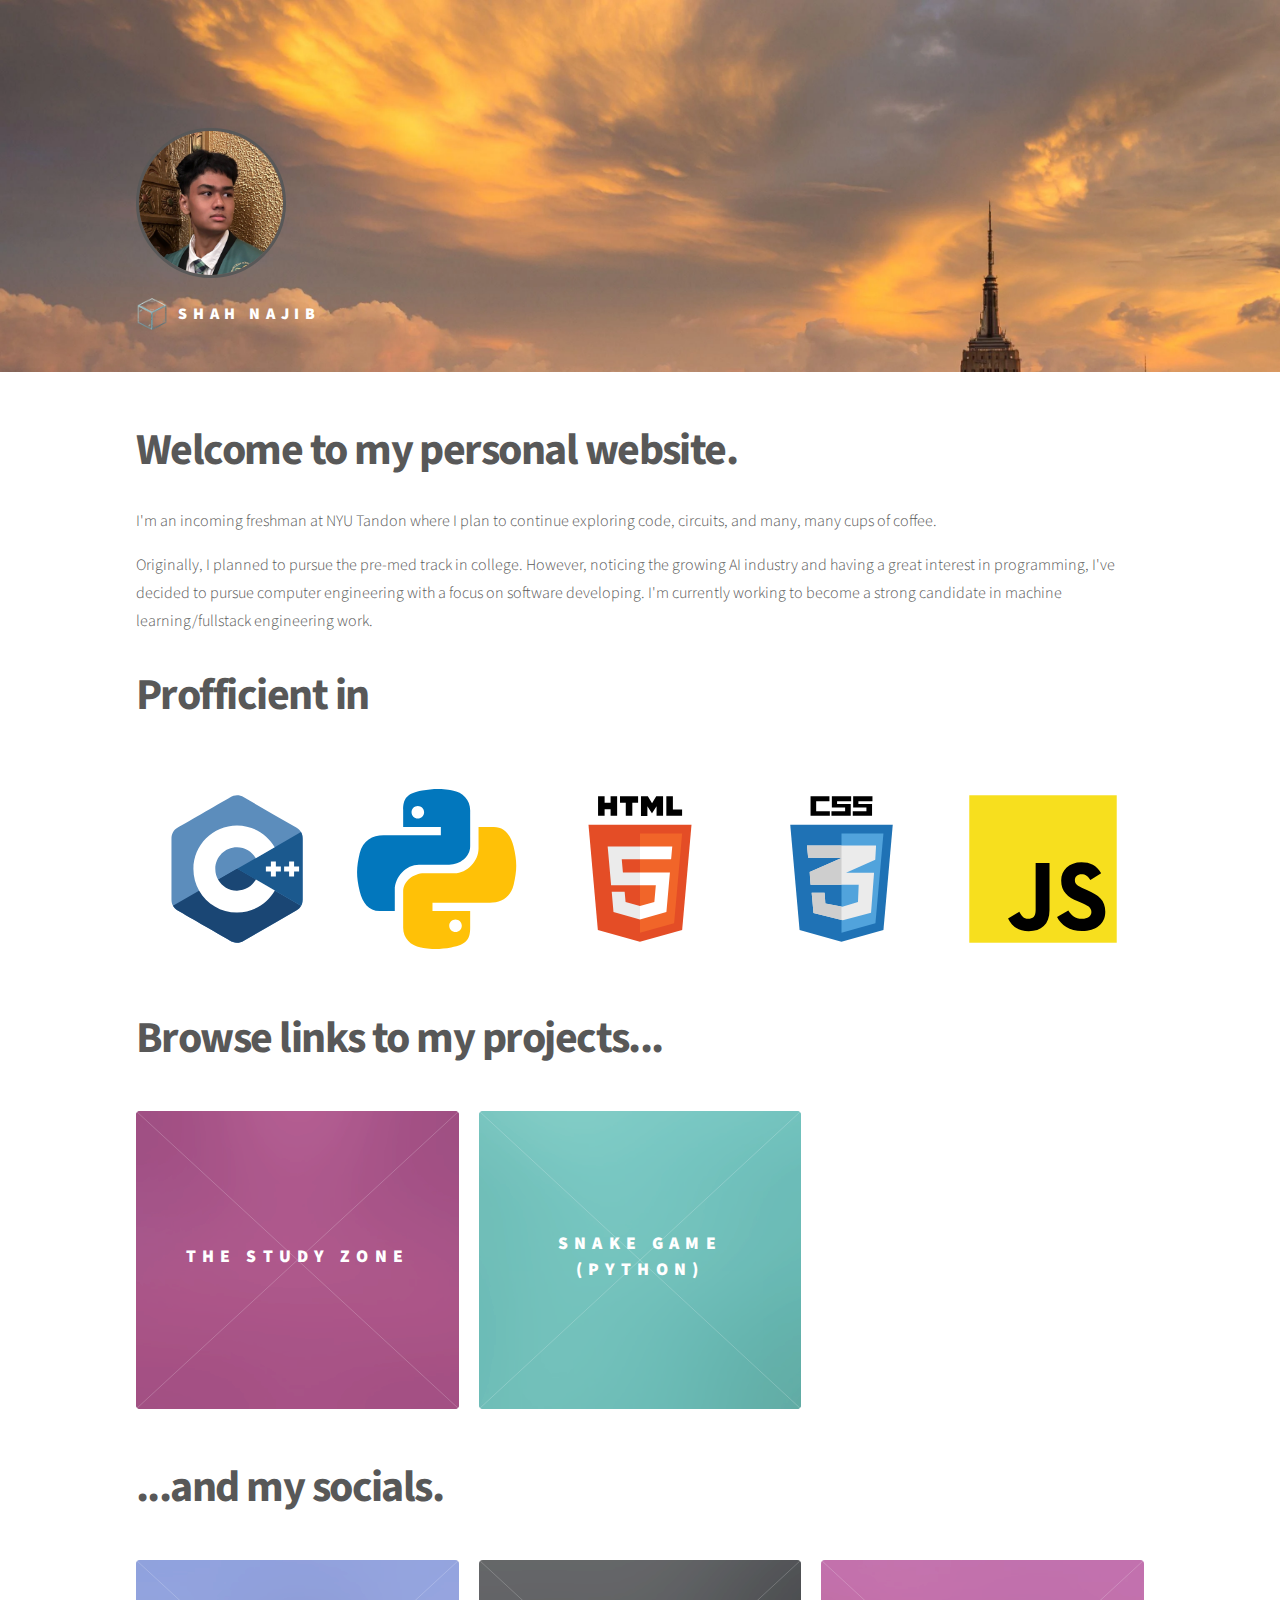
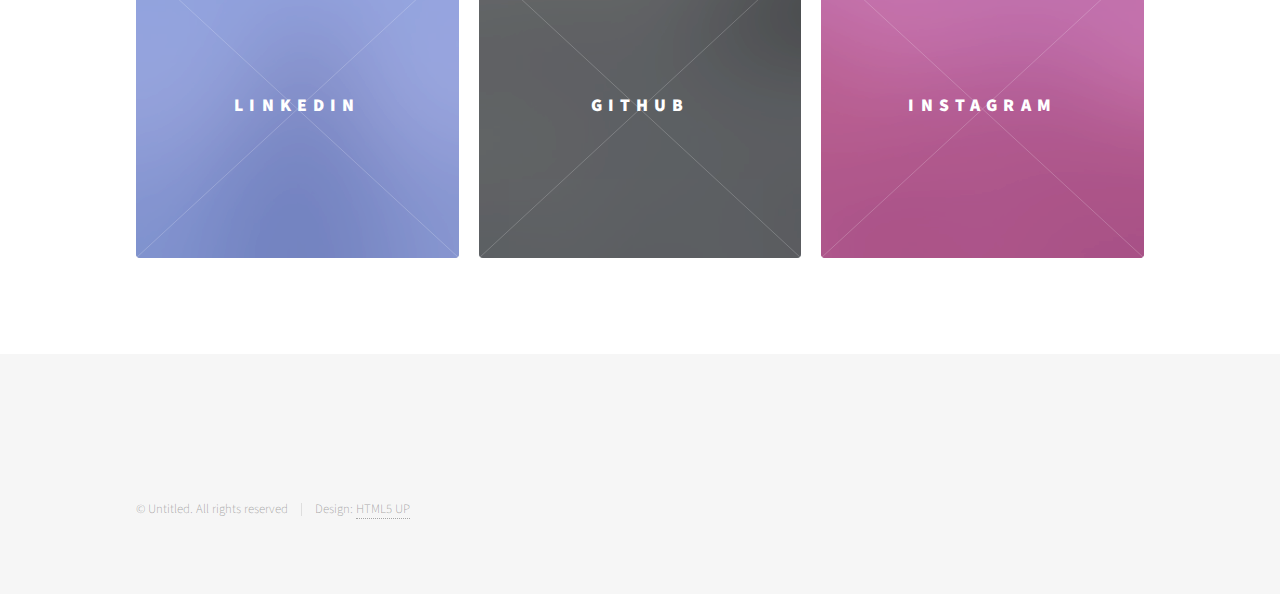
==== commit 9a7bb499: "Final version for now" ====
--- a/index.html
+++ b/index.html
@@ -52,7 +52,7 @@
 			color:white;
 		}
 		.mainery{
-			margin-top:35px;
+			margin-top:50px;
 		}
 		.languages{
 			margin-bottom:40px;
@@ -60,8 +60,36 @@
 			grid-template-columns:1fr 1fr 1fr 1fr 1fr;
 		}
 		.langlogo{
+			display:block;
 			height:100%;
 			width:100%;
+		}
+		.imgwrapper{
+			position:relative;
+			overflow:hidden;
+		}
+		.caption{
+			position: absolute;
+			inset: 0;
+			display:flex;
+			justify-content:center;
+			align-items:center;
+			font-size:1.5rem;
+			font-weight: bold;
+			color:coral;
+			background-color:white;
+		}
+		.imgwrapper > .langlogo{
+			transition: 0.3s ease-in-out;
+		}
+		.imgwrapper > .caption{
+			transition: 0.3s ease-in-out;
+		}
+		.imgwrapper > .caption.fade{
+			opacity:0;
+		}
+		.imgwrapper:hover > .caption.fade{
+			opacity:1;
 		}
 		</style>
 	</head>
@@ -117,11 +145,26 @@
 							</header>
 							<h1>Profficient in</h1>
 							<div class="languages">
-								<img class="langlogo" src="images/c++.svg">
-								<img class="langlogo" src="images/python.svg">
-								<img class="langlogo" src="images/html.svg">
-								<img class="langlogo" src="images/css.svg">
-								<img class="langlogo" src="images/javascript.svg">
+								<div class="imgwrapper">
+									<img class="langlogo" src="images/c++.svg">
+									<div class="caption fade">C++</div>
+								</div>
+								<div class="imgwrapper">
+									<img class="langlogo" src="images/python.svg">
+									<div class="caption fade">Python</div>
+								</div>
+								<div class="imgwrapper">
+									<img class="langlogo" src="images/html.svg">
+									<div class="caption fade">HTML</div>
+								</div>
+								<div class="imgwrapper">
+									<img class="langlogo" src="images/css.svg">
+									<div class="caption fade">CSS</div>
+								</div>
+								<div class="imgwrapper">
+									<img class="langlogo" src="images/javascript.svg">
+									<div class="caption fade">JavaScript</div>
+								</div>
 							</div>
 							<h1>Browse links to my projects...</h1>
 							<section class="tiles">
@@ -159,7 +202,7 @@
 									<a href="https://www.linkedin.com/in/shah-najib-661b972a2/" target="_blank">
 										<h2>LinkedIn</h2>
 										<div class="content">
-											<p>Connect with me on LinkedIn</p>
+											<p>Connect with me on LinkedIn!</p>
 										</div>
 									</a>
 								</article>
@@ -178,10 +221,10 @@
 									<span class="image">
 										<img src="images/pic06.jpg" alt="" />
 									</span>
-									<a href="generic.html">
-										<h2>?</h2>
-										<div class="content">
-											<p>Check it out</p>
+									<a href="https://www.instagram.com/shad00h"target="_blank">
+										<h2>INSTAGRAM</h2>
+										<div class="content">
+											<p>Follow me on Instagram!</p>
 										</div>
 									</a>
 								</article>
